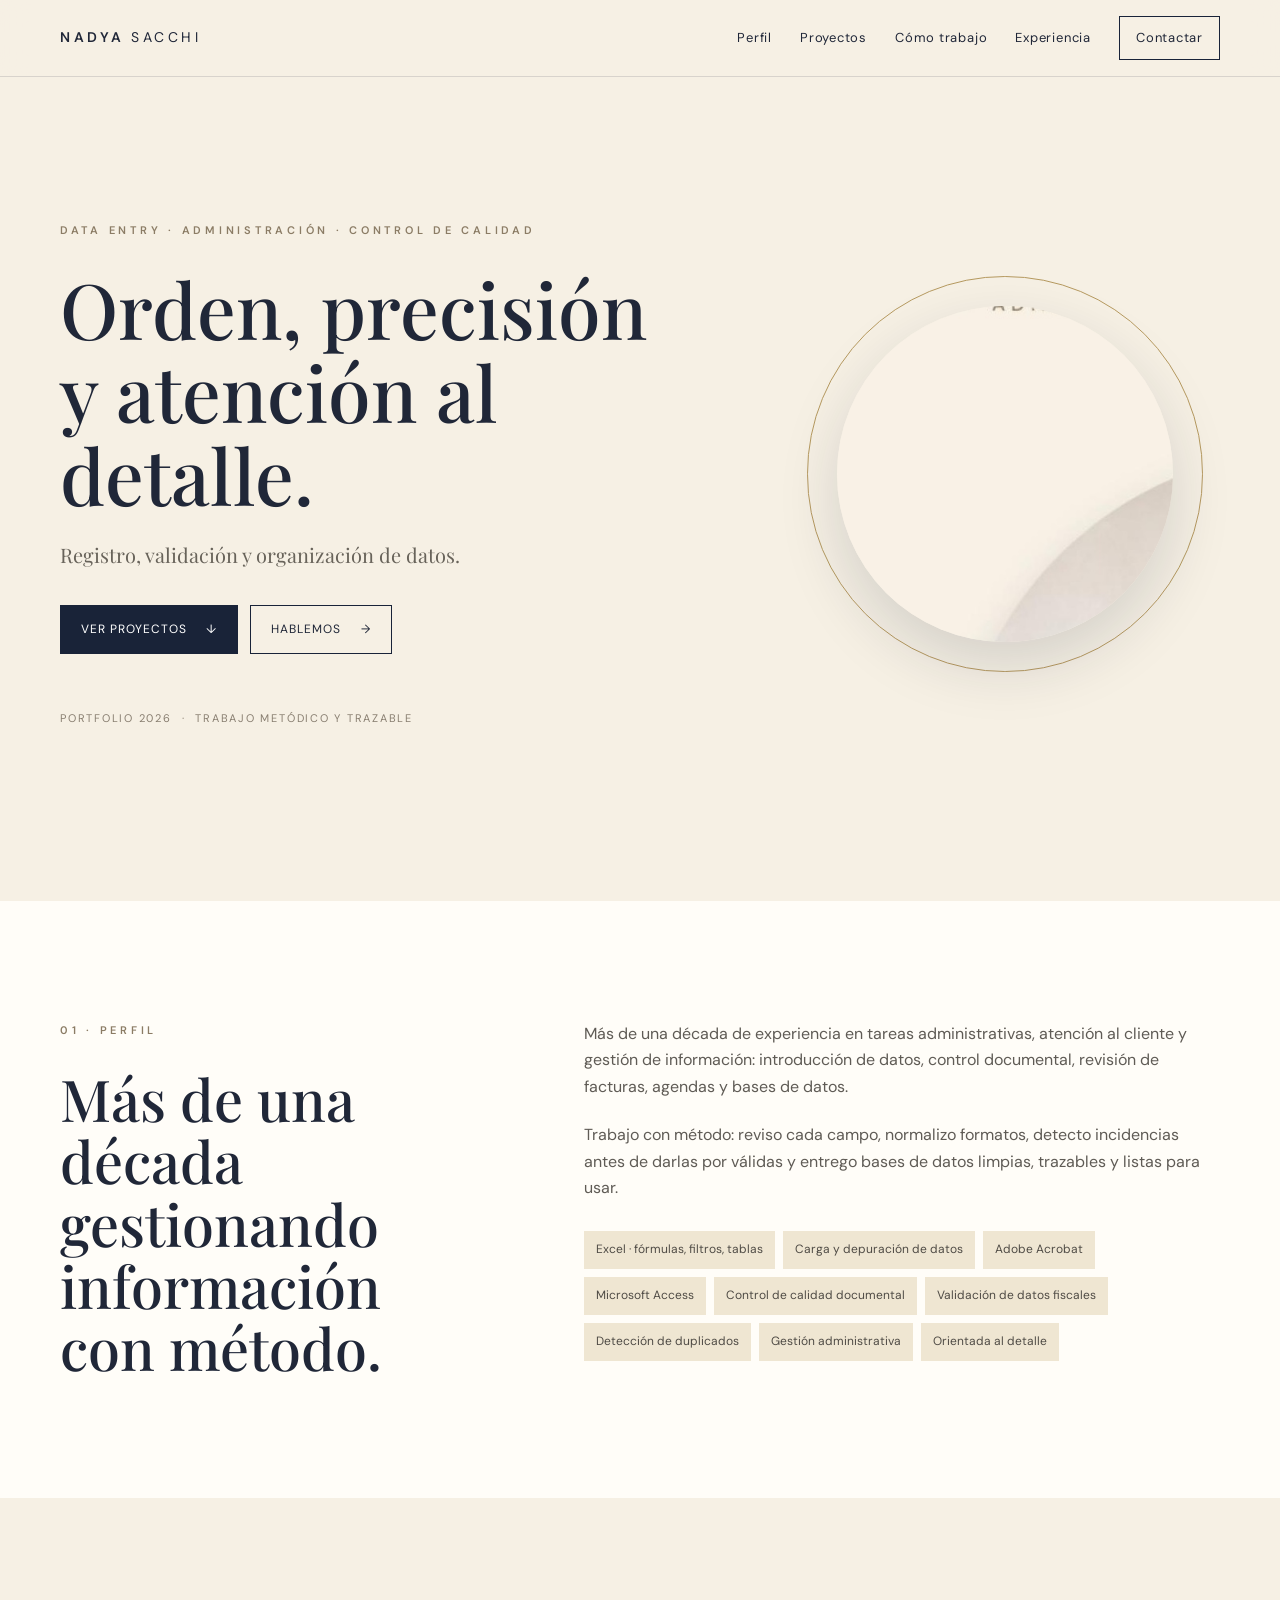
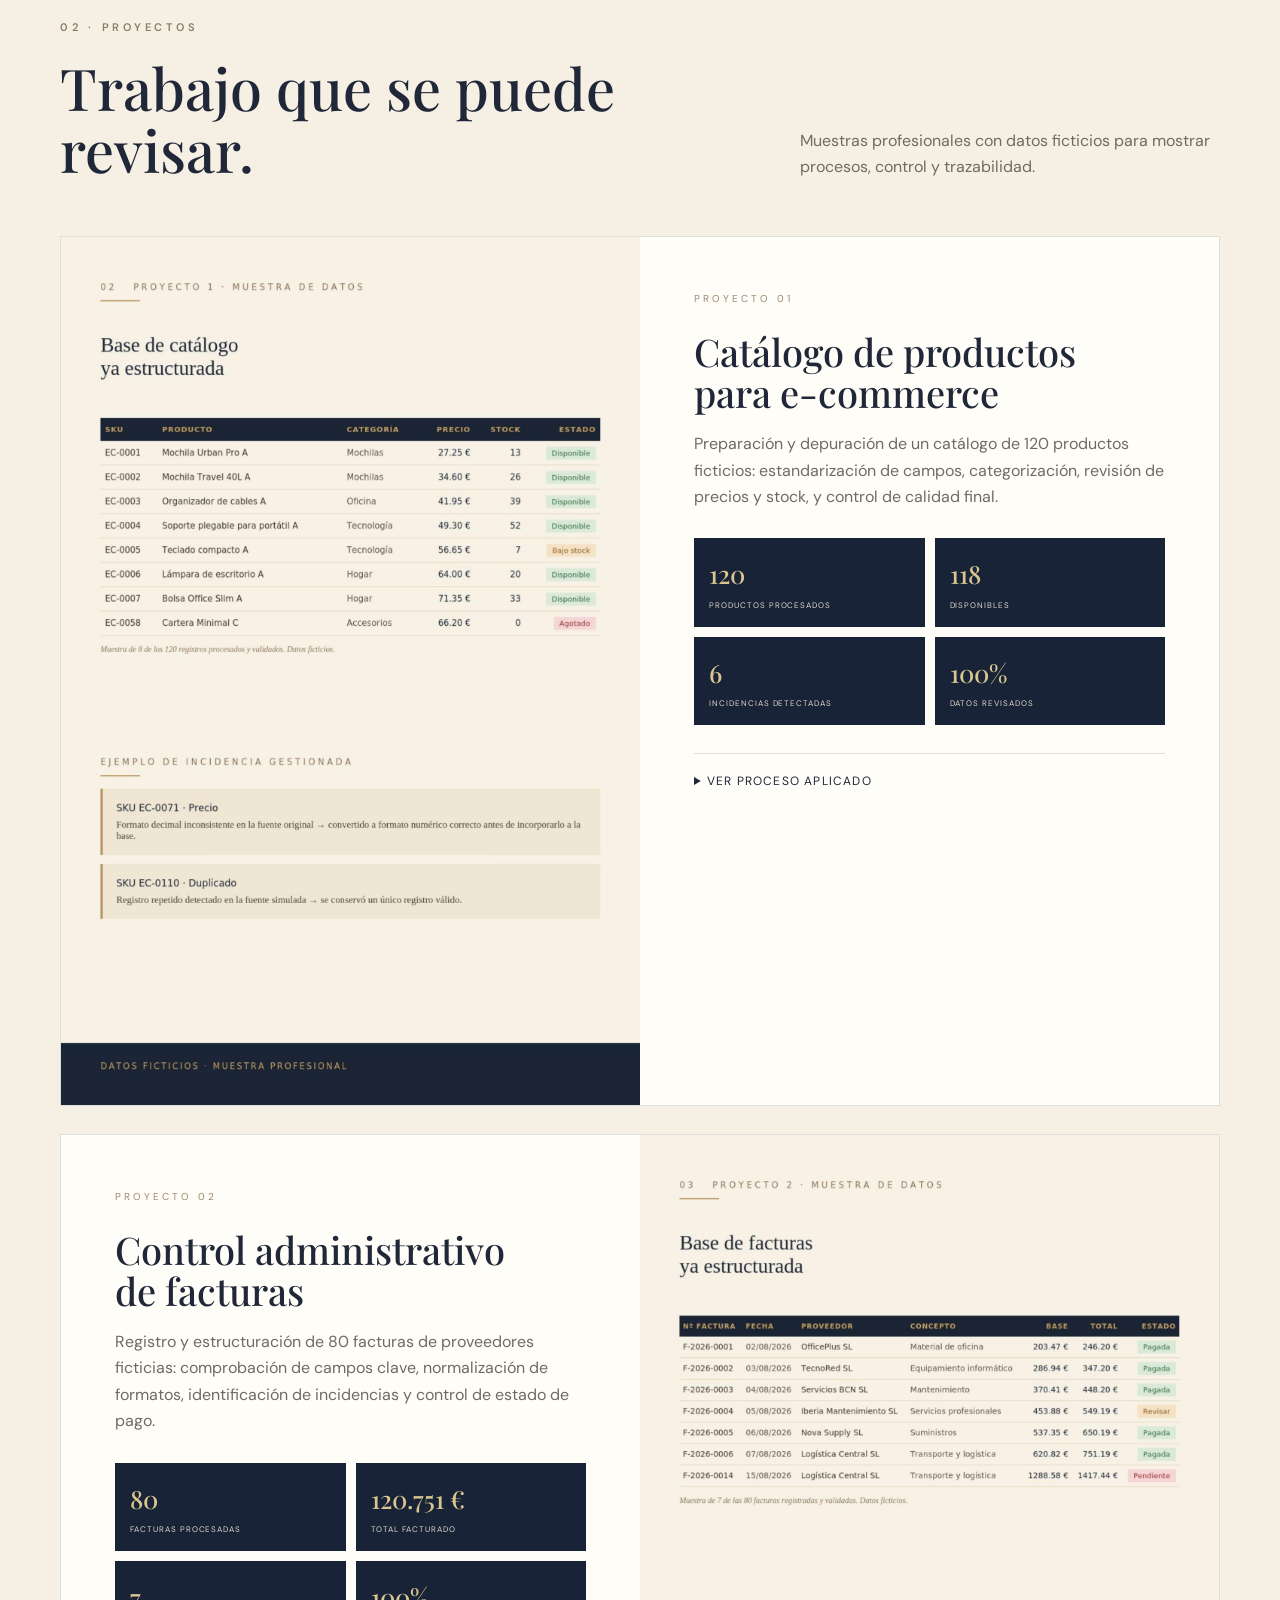
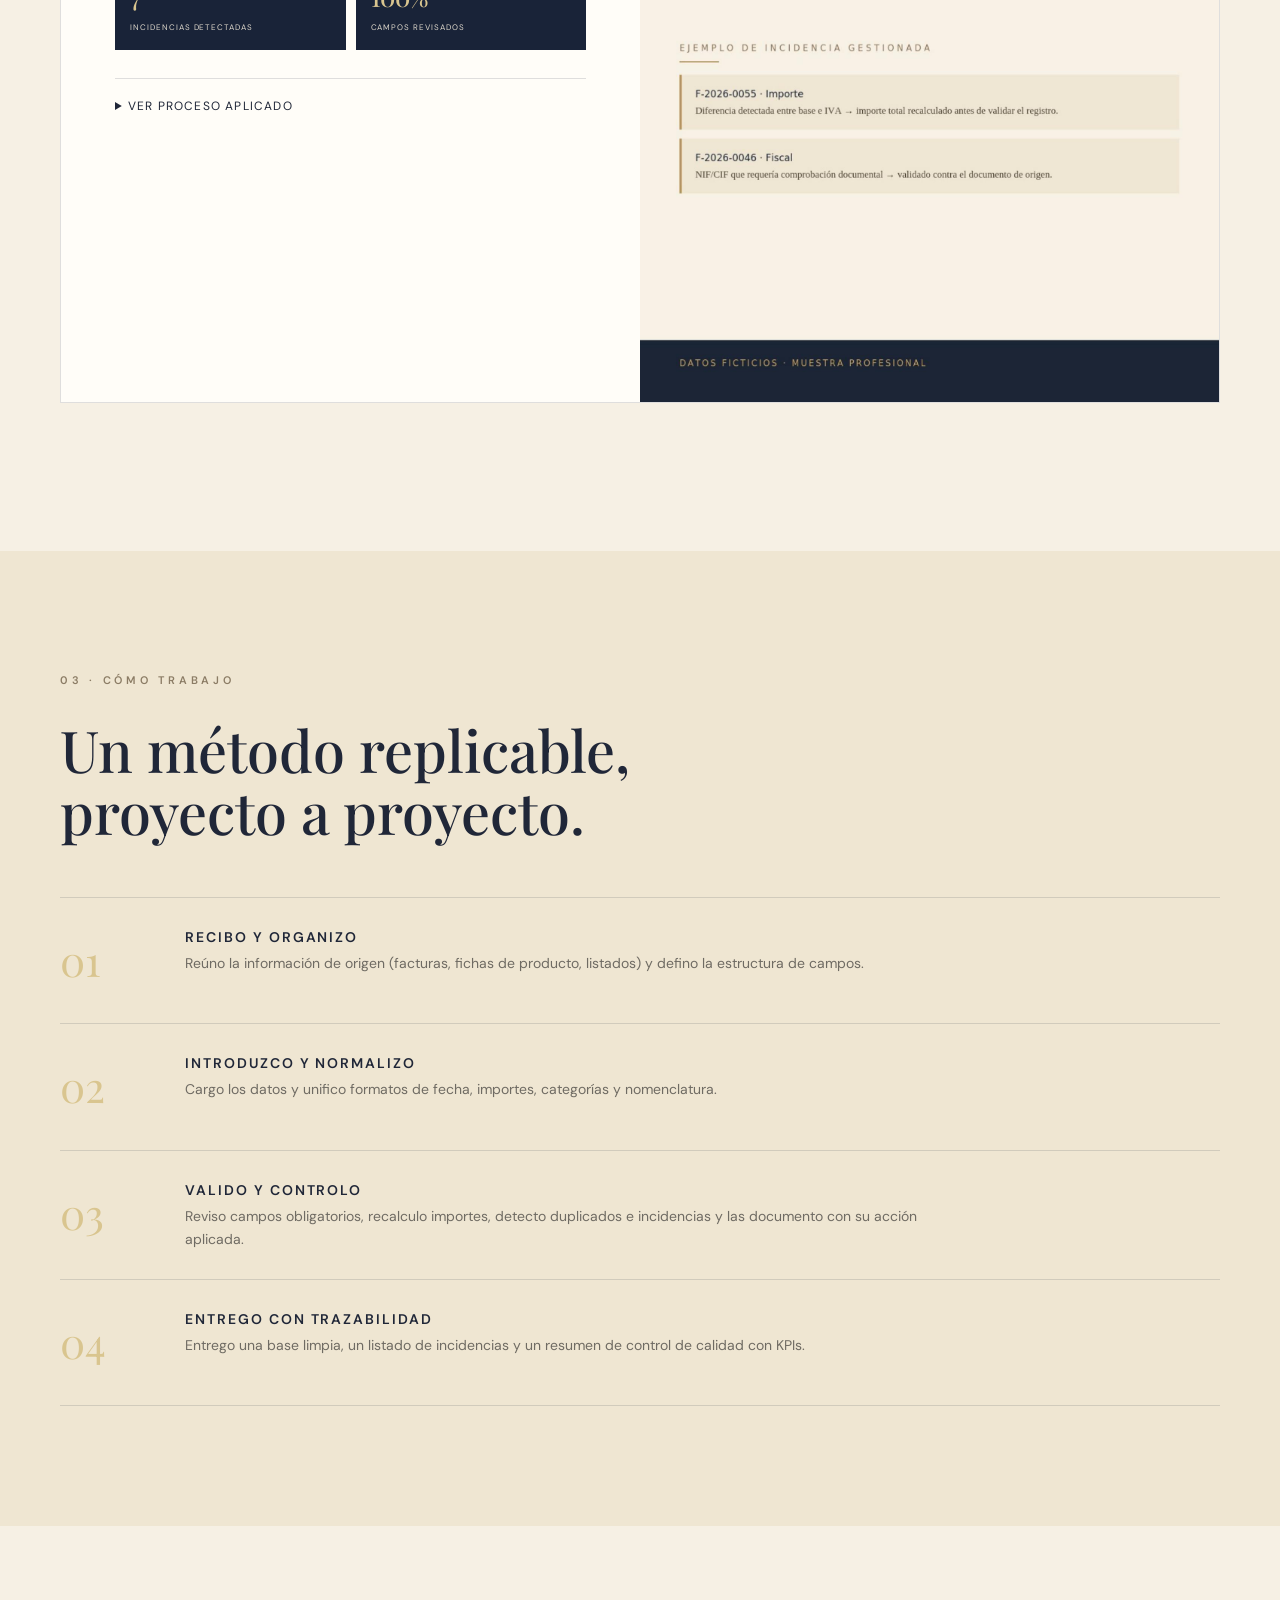
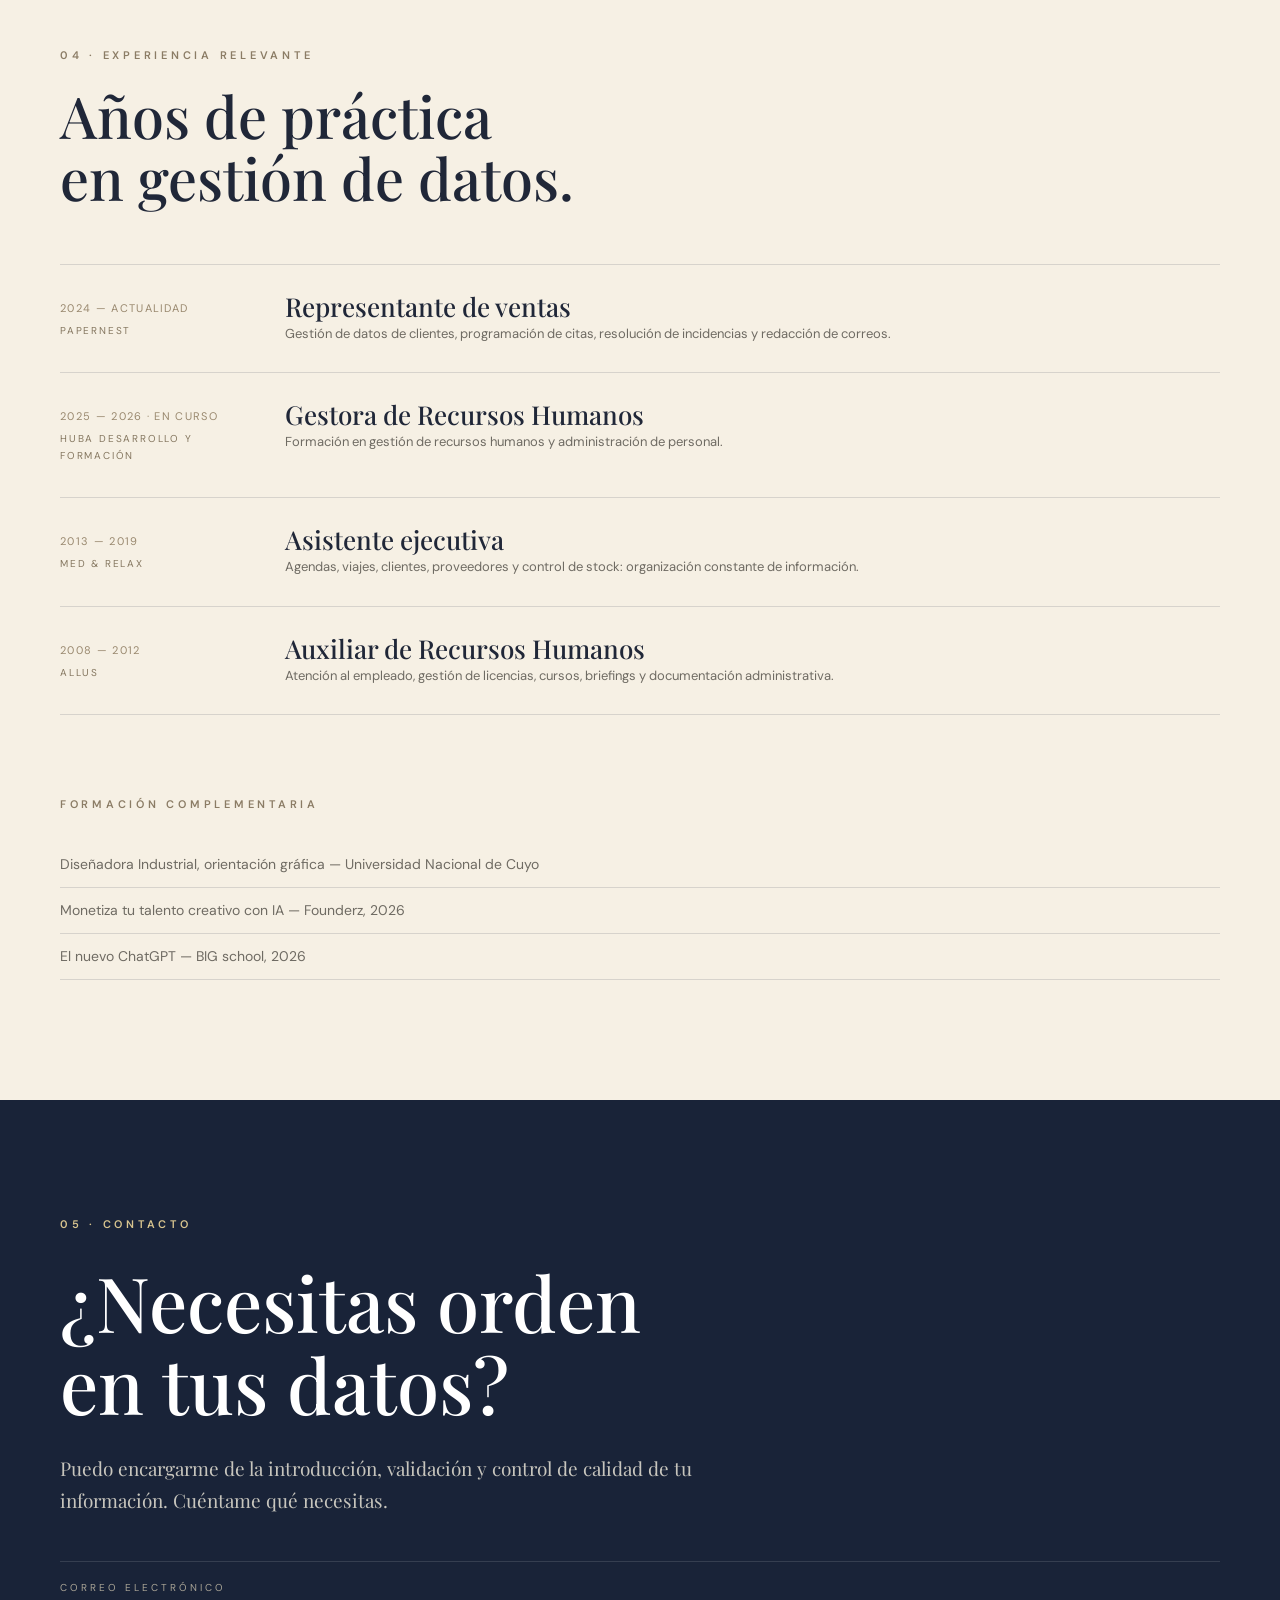
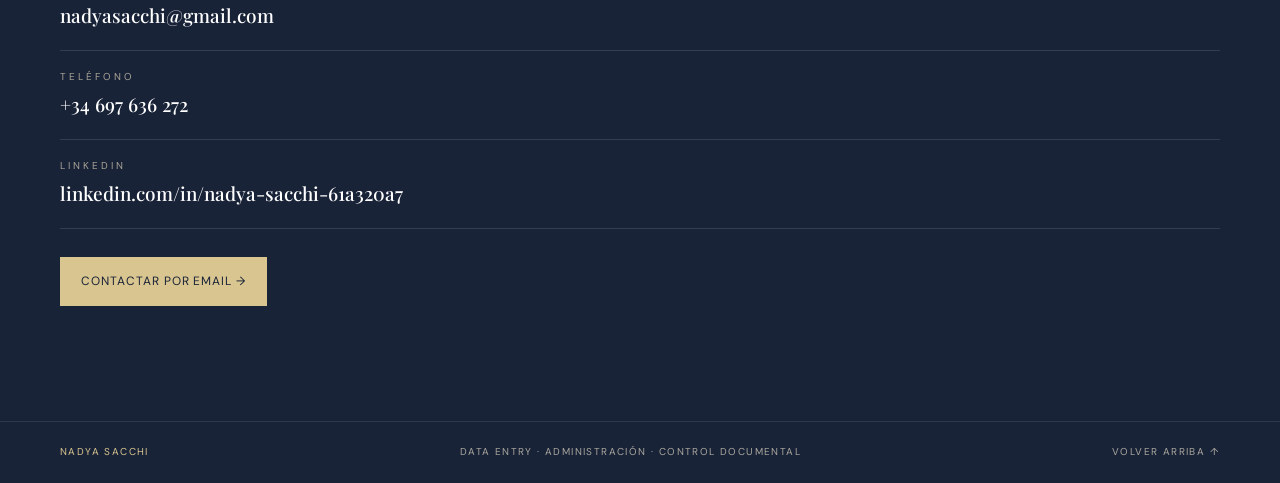
==== index.html @ a7bd7be1 "Fix portfolio site root layout Move the GitHub Pages site to the repository root and apply the suppl" ====
<!doctype html>
<html lang="es">
<head>
  <meta charset="utf-8">
  <meta name="viewport" content="width=device-width, initial-scale=1">
  <meta name="description" content="Portfolio profesional de Nadya Sacchi — Data Entry, Administración y Control de Calidad.">
  <meta name="theme-color" content="#192338">
  <title>Nadya Sacchi — Data Entry · Administración · Control de calidad</title>
  <link rel="preconnect" href="https://fonts.googleapis.com">
  <link rel="preconnect" href="https://fonts.gstatic.com" crossorigin>
  <link href="https://fonts.googleapis.com/css2?family=DM+Sans:wght@400;500;600&family=Playfair+Display:wght@500;600&display=swap" rel="stylesheet">
  <link rel="stylesheet" href="styles.css">
</head>
<body>
  <header class="site-header" id="inicio">
    <nav class="nav container" aria-label="Navegación principal">
      <a class="brand" href="#inicio">NADYA <span>SACCHI</span></a>
      <button class="menu-toggle" aria-label="Abrir menú" aria-expanded="false">☰</button>
      <div class="nav-links">
        <a href="#perfil">Perfil</a>
        <a href="#proyectos">Proyectos</a>
        <a href="#metodo">Cómo trabajo</a>
        <a href="#experiencia">Experiencia</a>
        <a class="nav-cta" href="#contacto">Contactar</a>
      </div>
    </nav>
  </header>

  <main>
    <section class="hero container">
      <div class="hero-copy">
        <p class="eyebrow">DATA ENTRY · ADMINISTRACIÓN · CONTROL DE CALIDAD</p>
        <h1>Orden, precisión<br><em>y atención al detalle.</em></h1>
        <p class="lead">Registro, validación y organización de datos.</p>
        <div class="hero-actions">
          <a class="button button-dark" href="#proyectos">Ver proyectos <span>↓</span></a>
          <a class="button button-light" href="#contacto">Hablemos <span>→</span></a>
        </div>
        <div class="hero-note">
          <span>Portfolio 2026</span>
          <span>·</span>
          <span>Trabajo metódico y trazable</span>
        </div>
      </div>
      <div class="hero-photo-wrap">
        <div class="gold-ring"></div>
        <img class="hero-photo" src="assets/nadya-profile.jpg" alt="Retrato de Nadya Sacchi">
      </div>
    </section>

    <section class="section section-light" id="perfil">
      <div class="container two-col">
        <div>
          <p class="eyebrow">01 · PERFIL</p>
          <h2>Más de una década gestionando información con método.</h2>
        </div>
        <div class="prose">
          <p>Más de una década de experiencia en tareas administrativas, atención al cliente y gestión de información: introducción de datos, control documental, revisión de facturas, agendas y bases de datos.</p>
          <p>Trabajo con método: reviso cada campo, normalizo formatos, detecto incidencias antes de darlas por válidas y entrego bases de datos limpias, trazables y listas para usar.</p>
          <div class="skills">
            <span>Excel · fórmulas, filtros, tablas</span>
            <span>Carga y depuración de datos</span>
            <span>Adobe Acrobat</span>
            <span>Microsoft Access</span>
            <span>Control de calidad documental</span>
            <span>Validación de datos fiscales</span>
            <span>Detección de duplicados</span>
            <span>Gestión administrativa</span>
            <span>Orientada al detalle</span>
          </div>
        </div>
      </div>
    </section>

    <section class="section" id="proyectos">
      <div class="container">
        <div class="section-heading">
          <div>
            <p class="eyebrow">02 · PROYECTOS</p>
            <h2>Trabajo que se puede revisar.</h2>
          </div>
          <p class="section-intro">Muestras profesionales con datos ficticios para mostrar procesos, control y trazabilidad.</p>
        </div>

        <article class="project-card">
          <div class="project-visual">
            <img src="assets/proyecto-catalogo.jpg" alt="Muestra de base de catálogo de productos">
          </div>
          <div class="project-content">
            <p class="project-number">PROYECTO 01</p>
            <h3>Catálogo de productos<br>para e-commerce</h3>
            <p>Preparación y depuración de un catálogo de 120 productos ficticios: estandarización de campos, categorización, revisión de precios y stock, y control de calidad final.</p>
            <div class="metrics">
              <div><strong>120</strong><span>productos procesados</span></div>
              <div><strong>118</strong><span>disponibles</span></div>
              <div><strong>6</strong><span>incidencias detectadas</span></div>
              <div><strong>100%</strong><span>datos revisados</span></div>
            </div>
            <details>
              <summary>Ver proceso aplicado</summary>
              <ul>
                <li>Introducción y normalización de datos de producto (SKU, precio, stock, categoría).</li>
                <li>Estandarización de categorías y subcategorías.</li>
                <li>Revisión de precios, stock y coherencia de estado.</li>
                <li>Asociación de imágenes por referencia (formato SKU.jpg).</li>
                <li>Detección y resolución de duplicados.</li>
                <li>Redacción y normalización de descripciones.</li>
              </ul>
            </details>
          </div>
        </article>

        <article class="project-card project-reverse">
          <div class="project-visual">
            <img src="assets/proyecto-facturas.jpg" alt="Muestra de base de facturas">
          </div>
          <div class="project-content">
            <p class="project-number">PROYECTO 02</p>
            <h3>Control administrativo<br>de facturas</h3>
            <p>Registro y estructuración de 80 facturas de proveedores ficticias: comprobación de campos clave, normalización de formatos, identificación de incidencias y control de estado de pago.</p>
            <div class="metrics">
              <div><strong>80</strong><span>facturas procesadas</span></div>
              <div><strong>120.751 €</strong><span>total facturado</span></div>
              <div><strong>7</strong><span>incidencias detectadas</span></div>
              <div><strong>100%</strong><span>campos revisados</span></div>
            </div>
            <details>
              <summary>Ver proceso aplicado</summary>
              <ul>
                <li>Registro de número, fecha, proveedor, NIF, concepto, base, IVA y total.</li>
                <li>Validación de formato de fechas e importes.</li>
                <li>Comprobación de que base + IVA = total.</li>
                <li>Detección de duplicados y campos obligatorios incompletos.</li>
                <li>Clasificación por estado de pago y método.</li>
                <li>Documentación de incidencias con acción aplicada y trazabilidad.</li>
              </ul>
            </details>
          </div>
        </article>
      </div>
    </section>

    <section class="section section-cream" id="metodo">
      <div class="container">
        <p class="eyebrow">03 · CÓMO TRABAJO</p>
        <h2>Un método replicable,<br>proyecto a proyecto.</h2>
        <div class="steps">
          <div class="step">
            <span class="step-num">01</span>
            <div><h3>Recibo y organizo</h3><p>Reúno la información de origen (facturas, fichas de producto, listados) y defino la estructura de campos.</p></div>
          </div>
          <div class="step">
            <span class="step-num">02</span>
            <div><h3>Introduzco y normalizo</h3><p>Cargo los datos y unifico formatos de fecha, importes, categorías y nomenclatura.</p></div>
          </div>
          <div class="step">
            <span class="step-num">03</span>
            <div><h3>Valido y controlo</h3><p>Reviso campos obligatorios, recalculo importes, detecto duplicados e incidencias y las documento con su acción aplicada.</p></div>
          </div>
          <div class="step">
            <span class="step-num">04</span>
            <div><h3>Entrego con trazabilidad</h3><p>Entrego una base limpia, un listado de incidencias y un resumen de control de calidad con KPIs.</p></div>
          </div>
        </div>
      </div>
    </section>

    <section class="section" id="experiencia">
      <div class="container">
        <div class="section-heading">
          <div>
            <p class="eyebrow">04 · EXPERIENCIA RELEVANTE</p>
            <h2>Años de práctica<br>en gestión de datos.</h2>
          </div>
        </div>
        <div class="timeline">
          <article><div class="date">2024 — ACTUALIDAD</div><h3>Representante de ventas</h3><p class="company">PAPERNEST</p><p>Gestión de datos de clientes, programación de citas, resolución de incidencias y redacción de correos.</p></article>
          <article><div class="date">2025 — 2026 · EN CURSO</div><h3>Gestora de Recursos Humanos</h3><p class="company">HUBA DESARROLLO Y FORMACIÓN</p><p>Formación en gestión de recursos humanos y administración de personal.</p></article>
          <article><div class="date">2013 — 2019</div><h3>Asistente ejecutiva</h3><p class="company">MED & RELAX</p><p>Agendas, viajes, clientes, proveedores y control de stock: organización constante de información.</p></article>
          <article><div class="date">2008 — 2012</div><h3>Auxiliar de Recursos Humanos</h3><p class="company">ALLUS</p><p>Atención al empleado, gestión de licencias, cursos, briefings y documentación administrativa.</p></article>
        </div>

        <div class="education">
          <p class="eyebrow">FORMACIÓN COMPLEMENTARIA</p>
          <ul>
            <li>Diseñadora Industrial, orientación gráfica — Universidad Nacional de Cuyo</li>
            <li>Monetiza tu talento creativo con IA — Founderz, 2026</li>
            <li>El nuevo ChatGPT — BIG school, 2026</li>
          </ul>
        </div>
      </div>
    </section>

    <section class="contact" id="contacto">
      <div class="container contact-inner">
        <p class="eyebrow">05 · CONTACTO</p>
        <h2>¿Necesitas orden<br>en tus datos?</h2>
        <p class="contact-lead">Puedo encargarme de la introducción, validación y control de calidad de tu información. Cuéntame qué necesitas.</p>
        <div class="contact-grid">
          <a href="mailto:nadyasacchi@gmail.com"><span>CORREO ELECTRÓNICO</span><strong>nadyasacchi@gmail.com</strong></a>
          <a href="tel:+34697636272"><span>TELÉFONO</span><strong>+34 697 636 272</strong></a>
          <a href="https://www.linkedin.com/in/nadya-sacchi-61a320a7/" target="_blank" rel="noopener"><span>LINKEDIN</span><strong>linkedin.com/in/nadya-sacchi-61a320a7</strong></a>
        </div>
        <a class="button button-gold" href="mailto:nadyasacchi@gmail.com?subject=Consulta%20sobre%20servicios%20de%20Data%20Entry">Contactar por email →</a>
      </div>
    </section>
  </main>

  <footer class="footer">
    <div class="container footer-inner">
      <span>NADYA SACCHI</span>
      <span>Data Entry · Administración · Control documental</span>
      <a href="#inicio">Volver arriba ↑</a>
    </div>
  </footer>
  <script src="script.js"></script>
</body>
</html>
---- styles.css ----
/* Nadya Sacchi — Portfolio 2026 */
:root{
  --navy:#192338;
  --navy-2:#222d43;
  --cream:#f6f0e4;
  --cream-2:#efe6d2;
  --gold:#b69a60;
  --gold-light:#d9c58f;
  --ink:#202738;
  --muted:#6f6b63;
  --line:rgba(32,39,56,.14);
  --white:#fffdf8;
  --max:1160px;
}
*{box-sizing:border-box}
html{scroll-behavior:smooth}
body{margin:0;background:var(--cream);color:var(--ink);font-family:"DM Sans",Arial,sans-serif;line-height:1.65}
img{max-width:100%;display:block}
a{color:inherit;text-decoration:none}
.container{width:min(var(--max),calc(100% - 48px));margin:auto}
.site-header{position:sticky;top:0;z-index:50;background:rgba(246,240,228,.94);backdrop-filter:blur(14px);border-bottom:1px solid var(--line)}
.nav{height:76px;display:flex;align-items:center;justify-content:space-between}
.brand{font-size:14px;letter-spacing:.25em;font-weight:600}
.brand span{font-weight:400}
.nav-links{display:flex;align-items:center;gap:28px;font-size:13px;letter-spacing:.06em}
.nav-links a{transition:opacity .2s}
.nav-links a:hover{opacity:.6}
.nav-cta{border:1px solid var(--navy);padding:10px 16px}
.menu-toggle{display:none;border:0;background:none;font-size:24px;color:var(--navy)}
.hero{min-height:calc(100vh - 76px);display:grid;grid-template-columns:1.15fr .85fr;align-items:center;gap:60px;padding-top:50px;padding-bottom:80px}
.eyebrow{font-size:11px;letter-spacing:.34em;color:#8b7c65;font-weight:600;margin:0 0 28px}
.hero h1,h2,h3{font-family:"Playfair Display",Georgia,serif;font-weight:500;line-height:1.08}
.hero h1{font-size:clamp(48px,6vw,78px);margin:0 0 22px}
.hero h1 em{font-style:normal}
.lead{font-family:"Playfair Display",Georgia,serif;font-size:20px;color:#68635a;margin:0 0 34px}
.hero-actions{display:flex;gap:12px;flex-wrap:wrap}
.button{display:inline-flex;align-items:center;gap:20px;padding:14px 20px;font-size:12px;letter-spacing:.08em;text-transform:uppercase;border:1px solid transparent;transition:transform .2s,background .2s}
.button:hover{transform:translateY(-2px)}
.button-dark{background:var(--navy);color:white}
.button-light{border-color:var(--navy)}
.button-gold{background:var(--gold-light);color:var(--navy);margin-top:28px}
.hero-note{display:flex;gap:10px;margin-top:55px;font-size:11px;letter-spacing:.16em;text-transform:uppercase;color:#887e70}
.hero-photo-wrap{position:relative;justify-self:end;width:min(430px,100%);aspect-ratio:1}
.hero-photo{width:78%;height:78%;object-fit:cover;border-radius:50%;position:absolute;inset:11%;z-index:2;box-shadow:0 24px 60px rgba(25,35,56,.15)}
.gold-ring{position:absolute;inset:4%;border:1px solid var(--gold);border-radius:50%}
.section{padding:120px 0}
.section-light{background:var(--white)}
.section-cream{background:var(--cream-2)}
.two-col{display:grid;grid-template-columns:.8fr 1.2fr;gap:100px}
h2{font-size:clamp(38px,4.5vw,58px);margin:0}
.prose{font-size:16px;color:#5f5b55}
.prose p{margin-top:0;margin-bottom:22px}
.skills{display:flex;flex-wrap:wrap;gap:8px;margin-top:30px}
.skills span{padding:9px 12px;background:var(--cream-2);font-size:12px;color:#4f4b45}
.section-heading{display:flex;justify-content:space-between;gap:50px;align-items:end;margin-bottom:55px}
.section-heading .eyebrow{margin-bottom:20px}
.section-intro{max-width:420px;color:var(--muted);margin:0}
.project-card{display:grid;grid-template-columns:1fr 1fr;background:var(--white);margin-bottom:28px;border:1px solid var(--line);overflow:hidden}
.project-reverse .project-visual{order:2}
.project-reverse .project-content{order:1}
.project-visual{background:#e7dfce;min-height:500px;overflow:hidden}
.project-visual img{width:100%;height:100%;object-fit:cover;object-position:top center}
.project-content{padding:54px}
.project-number{font-size:10px;letter-spacing:.3em;color:#9a896d;margin:0 0 24px}
.project-content h3{font-size:38px;margin:0 0 18px}
.project-content>p:not(.project-number){color:var(--muted);margin-bottom:28px}
.metrics{display:grid;grid-template-columns:repeat(2,1fr);gap:10px;margin-bottom:28px}
.metrics div{background:var(--navy);color:white;padding:15px}
.metrics strong{display:block;font-family:"Playfair Display",Georgia,serif;color:var(--gold-light);font-size:25px;font-weight:500}
.metrics span{display:block;text-transform:uppercase;letter-spacing:.12em;font-size:8px;color:#ddd7cb;margin-top:4px}
details{border-top:1px solid var(--line);padding-top:18px}
summary{cursor:pointer;font-size:12px;letter-spacing:.1em;text-transform:uppercase}
details ul{padding-left:18px;color:var(--muted);font-size:13px}
.steps{margin-top:55px}
.step{display:grid;grid-template-columns:90px 1fr;gap:35px;padding:28px 0;border-top:1px solid var(--line);align-items:start}
.step:last-child{border-bottom:1px solid var(--line)}
.step-num{font-family:"Playfair Display",Georgia,serif;font-size:42px;color:var(--gold-light)}
.step h3{font-family:"DM Sans",Arial,sans-serif;font-size:14px;text-transform:uppercase;letter-spacing:.14em;margin:4px 0 7px;font-weight:600}
.step p{margin:0;color:var(--muted);max-width:780px;font-size:14px}
.timeline{border-top:1px solid var(--line);margin-top:55px}
.timeline article{display:grid;grid-template-columns:190px 1fr;column-gap:35px;padding:28px 0;border-bottom:1px solid var(--line)}
.timeline .date{font-size:11px;letter-spacing:.12em;color:#99886e;padding-top:6px}
.timeline h3{font-size:26px;margin:0 0 2px}
.timeline .company{font-size:10px;letter-spacing:.18em;color:#84765f;margin:0 0 5px}
.timeline article p:last-child{margin:0;color:var(--muted);font-size:13px}
.education{margin-top:80px}
.education ul{padding:0;list-style:none;margin:25px 0 0;color:var(--muted)}
.education li{padding:11px 0;border-bottom:1px solid var(--line);font-size:14px}
.contact{background:var(--navy);color:white;padding:115px 0}
.contact .eyebrow{color:var(--gold-light)}
.contact h2{font-size:clamp(48px,6vw,76px)}
.contact-lead{max-width:650px;color:#c7c5bd;font-family:"Playfair Display",Georgia,serif;font-size:19px;margin:28px 0 45px}
.contact-grid{border-top:1px solid rgba(255,255,255,.12)}
.contact-grid a{display:block;padding:18px 0;border-bottom:1px solid rgba(255,255,255,.12)}
.contact-grid span{display:block;font-size:10px;letter-spacing:.3em;color:#a9a496;margin-bottom:4px}
.contact-grid strong{font-family:"Playfair Display",Georgia,serif;font-size:19px;font-weight:500}
.footer{background:var(--navy);color:#aaa79d;border-top:1px solid rgba(255,255,255,.1);padding:22px 0}
.footer-inner{display:flex;justify-content:space-between;gap:20px;font-size:10px;letter-spacing:.14em;text-transform:uppercase}
.footer-inner span:first-child{color:var(--gold-light)}
.footer-inner a:hover{color:white}
@media(max-width:850px){
  .nav-links{position:absolute;left:0;right:0;top:76px;background:var(--cream);display:none;flex-direction:column;align-items:stretch;padding:15px 24px 25px;border-bottom:1px solid var(--line)}
  .nav-links.open{display:flex}
  .nav-links a{padding:10px 0}
  .nav-cta{text-align:center}
  .menu-toggle{display:block}
  .hero{grid-template-columns:1fr;padding-top:65px;gap:35px}
  .hero-photo-wrap{justify-self:center;width:min(340px,78vw);grid-row:1}
  .hero-copy{text-align:left}
  .two-col{grid-template-columns:1fr;gap:35px}
  .section-heading{display:block}
  .section-intro{margin-top:20px}
  .project-card{grid-template-columns:1fr}
  .project-reverse .project-visual{order:0}
  .project-reverse .project-content{order:0}
  .project-visual{min-height:330px}
  .project-content{padding:34px 26px}
  .timeline article{grid-template-columns:1fr;gap:6px}
}
@media(max-width:520px){
  .container{width:min(var(--max),calc(100% - 32px))}
  .nav{height:68px}
  .nav-links{top:68px}
  .hero{min-height:auto;padding:55px 0 75px}
  .hero h1{font-size:47px}
  .hero-note{flex-wrap:wrap;margin-top:38px}
  .section{padding:80px 0}
  .section h2{font-size:40px}
  .project-content h3{font-size:32px}
  .metrics{grid-template-columns:1fr 1fr}
  .step{grid-template-columns:55px 1fr;gap:15px}
  .step-num{font-size:31px}
  .footer-inner{flex-direction:column}
}
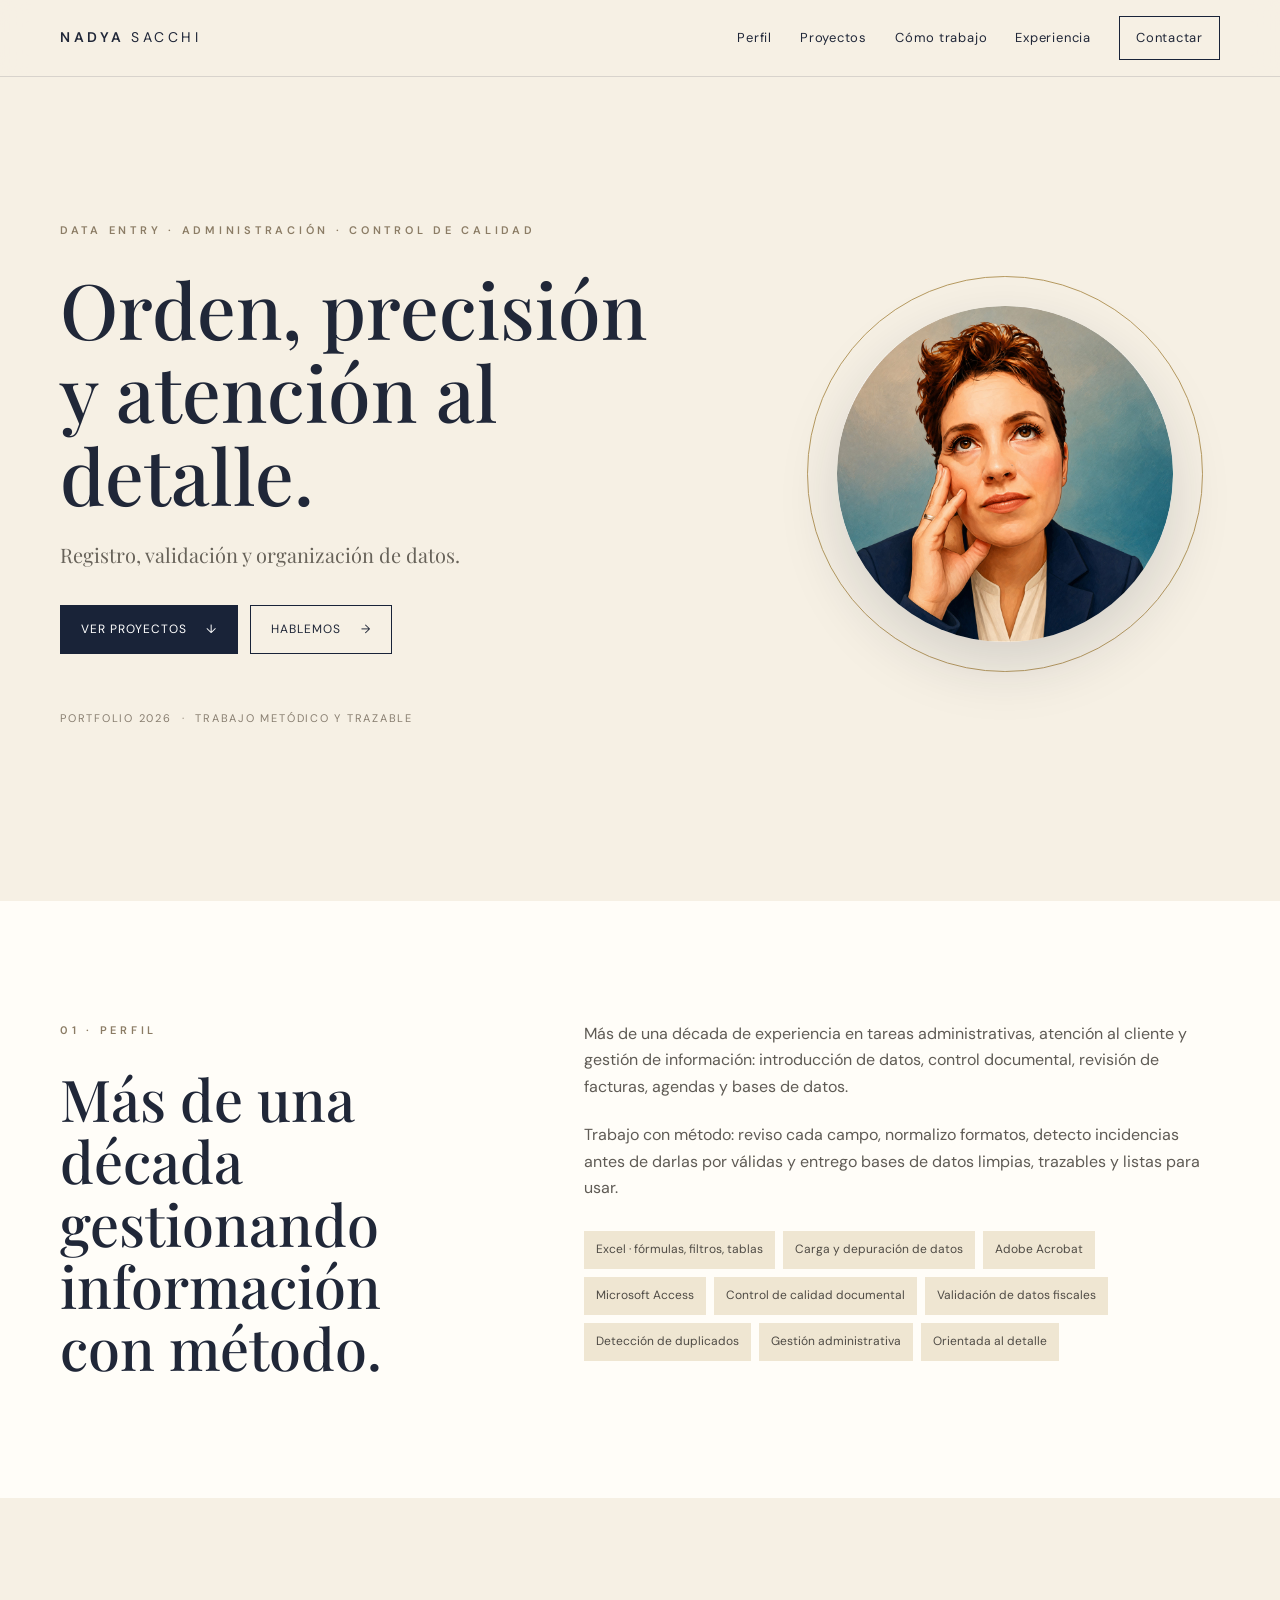
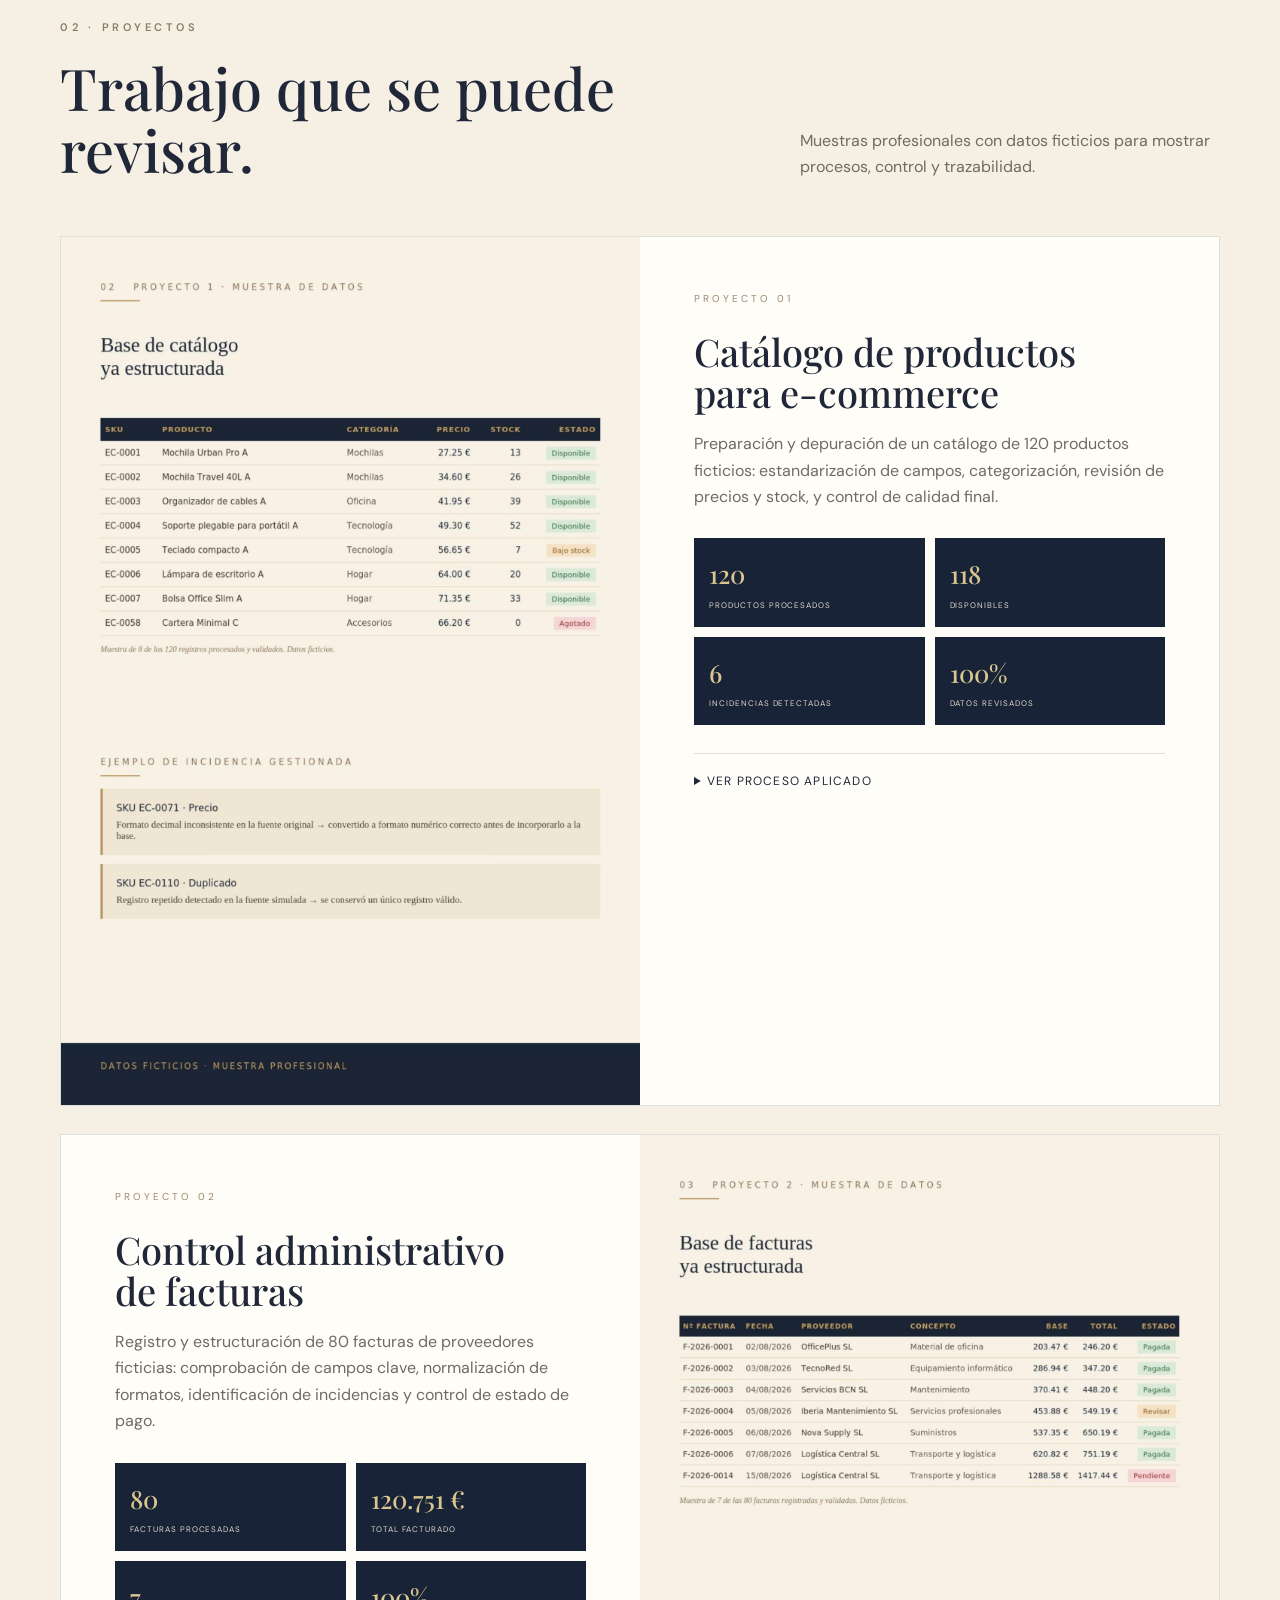
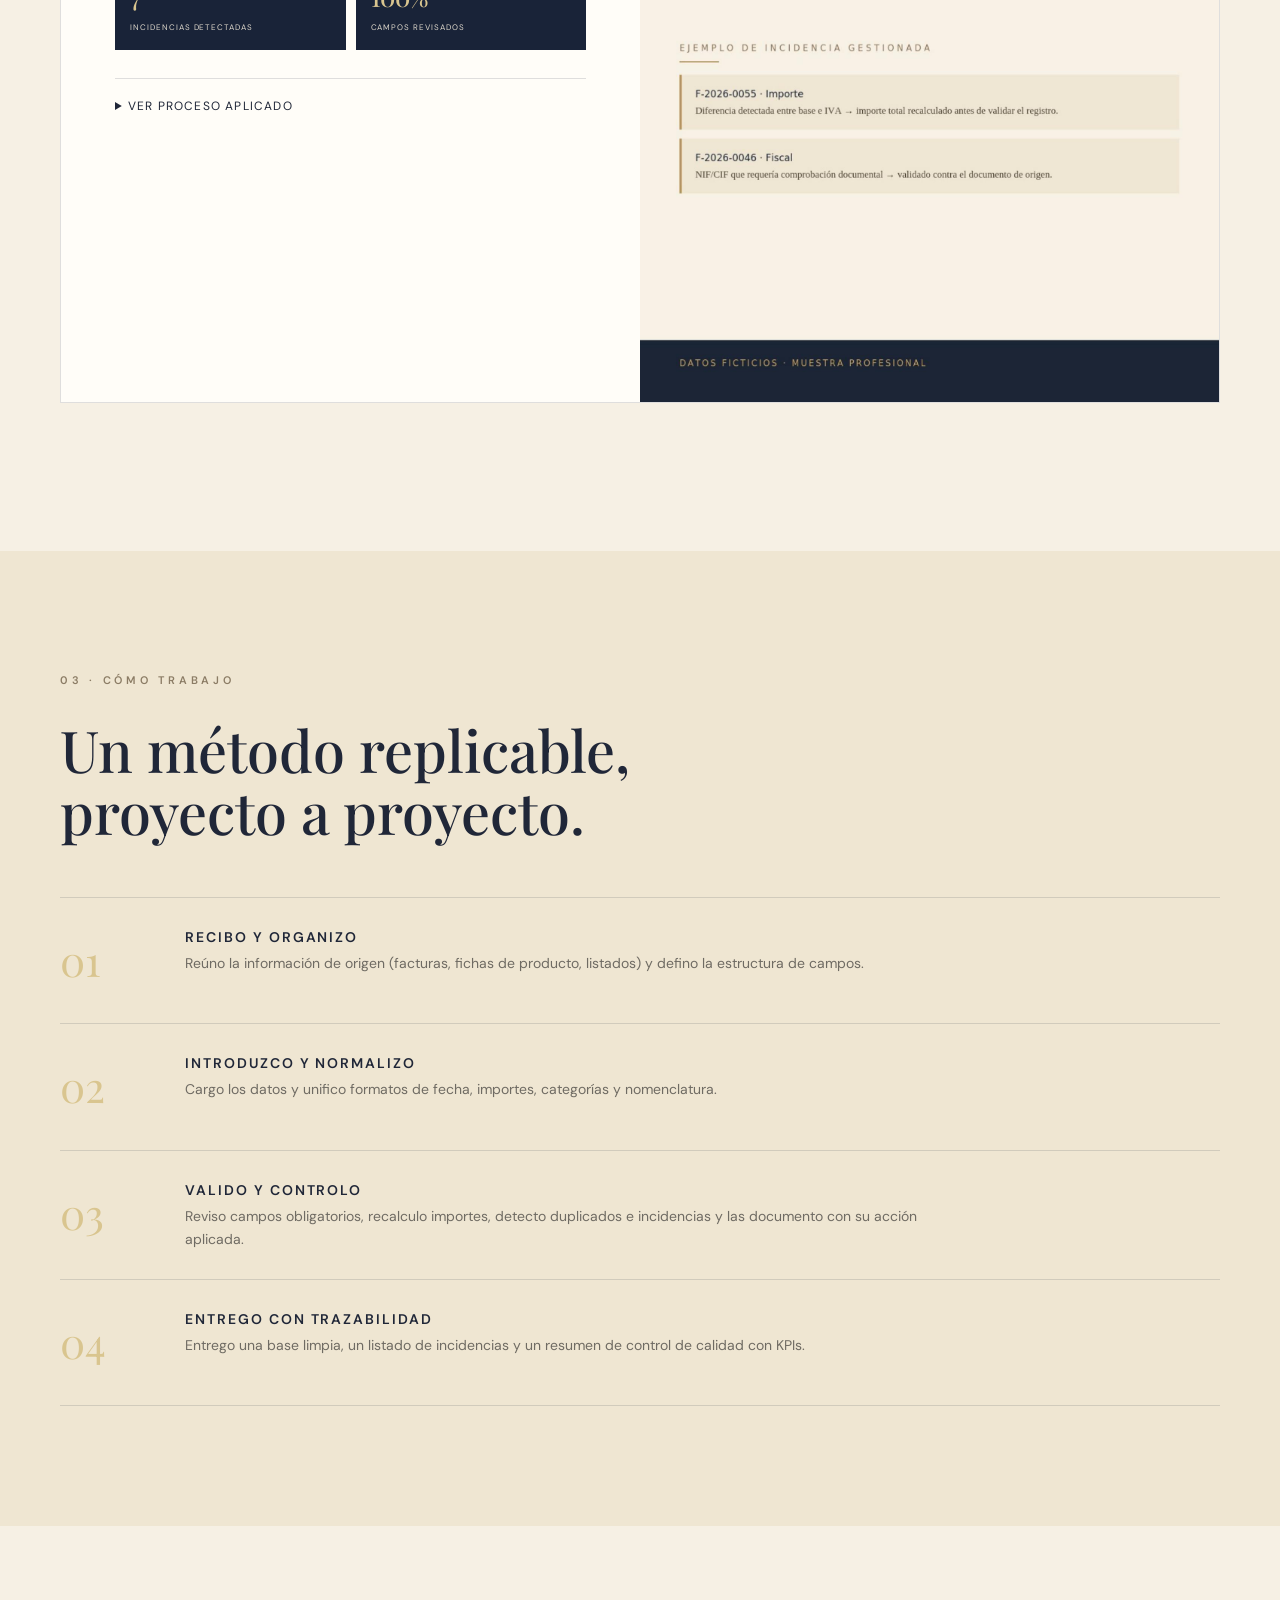
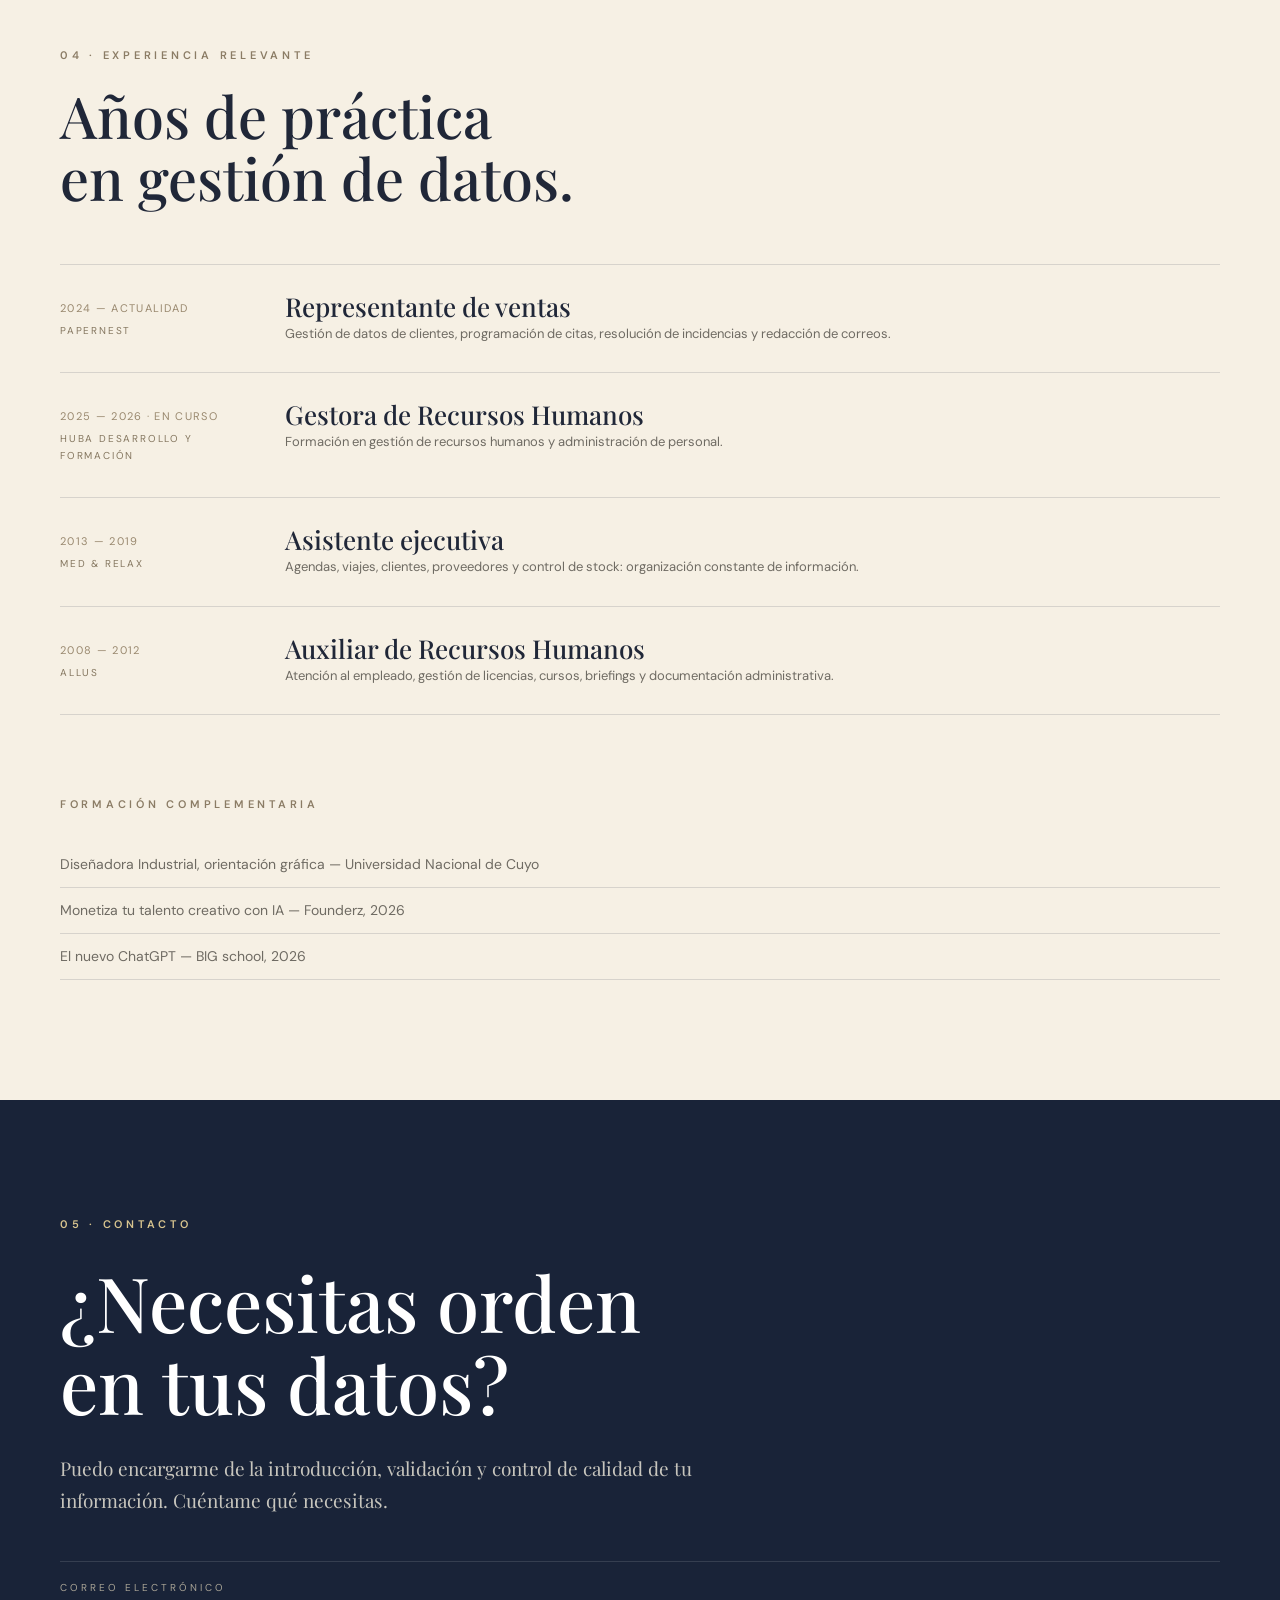
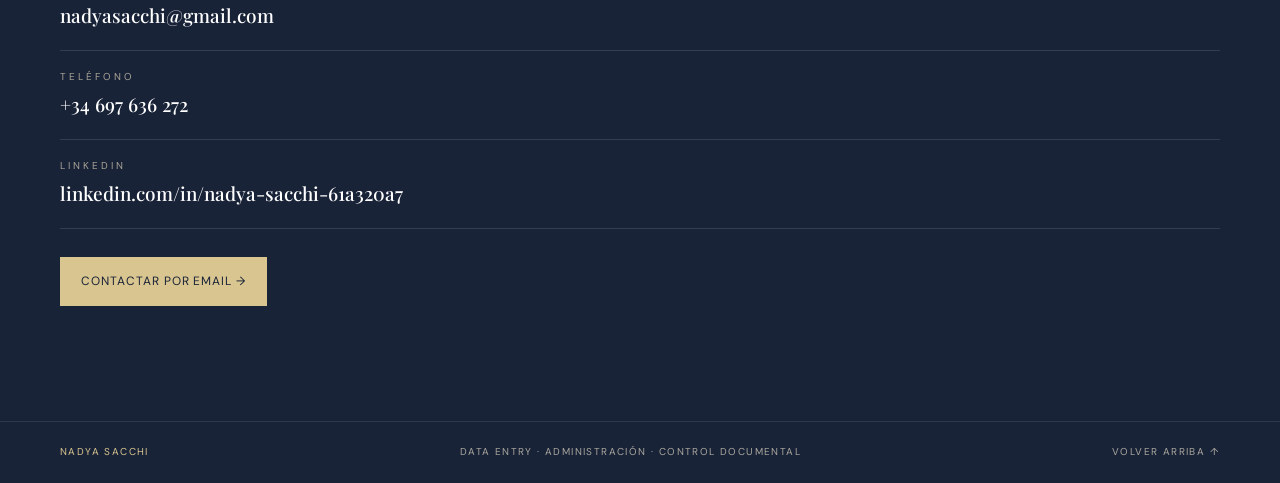
==== commit c5c4f3f0: "Refresh cover image URL Force browsers to fetch the current portfolio cover asset.  Co-authored-by: " ====
--- a/index.html
+++ b/index.html
@@ -44,7 +44,7 @@
       </div>
       <div class="hero-photo-wrap">
         <div class="gold-ring"></div>
-        <img class="hero-photo" src="assets/nadya-profile.jpg" alt="Retrato de Nadya Sacchi">
+        <img class="hero-photo" src="assets/nadya-profile.jpg?v=2" alt="Retrato de Nadya Sacchi">
       </div>
     </section>
 
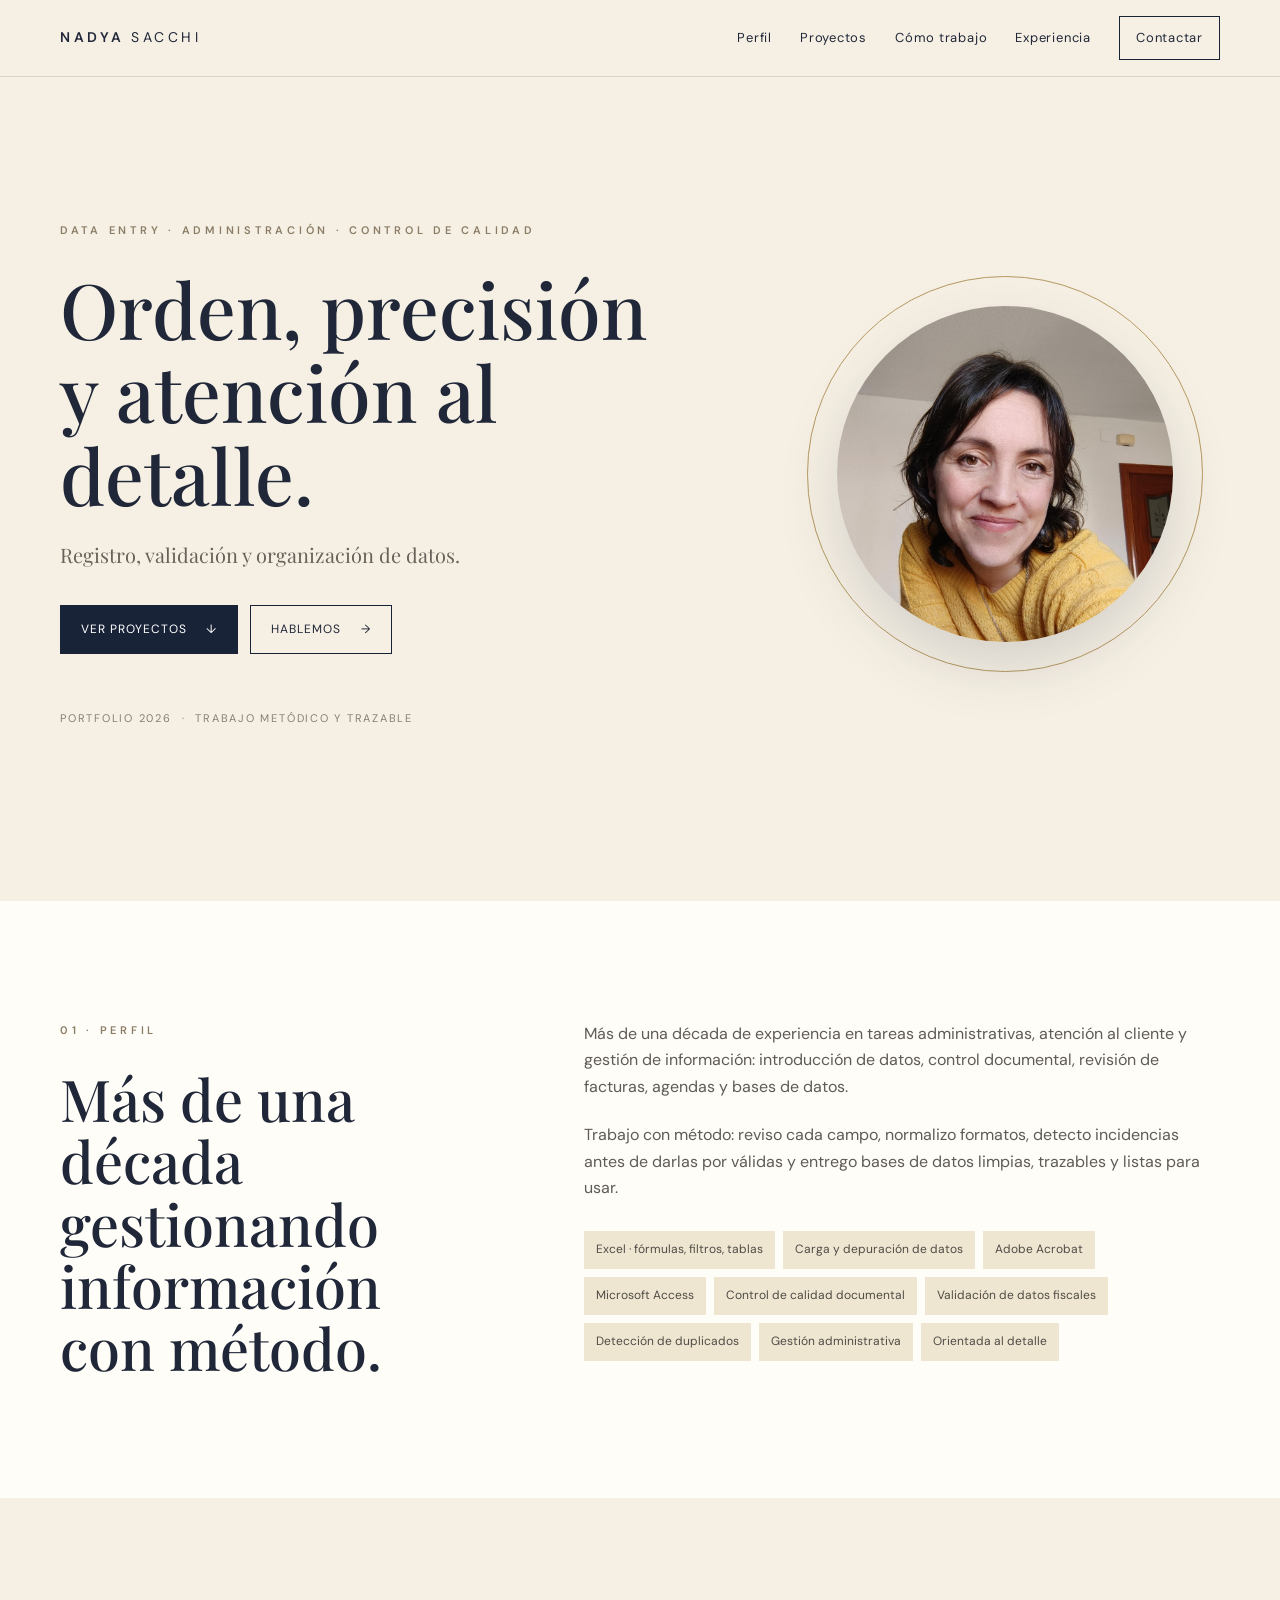
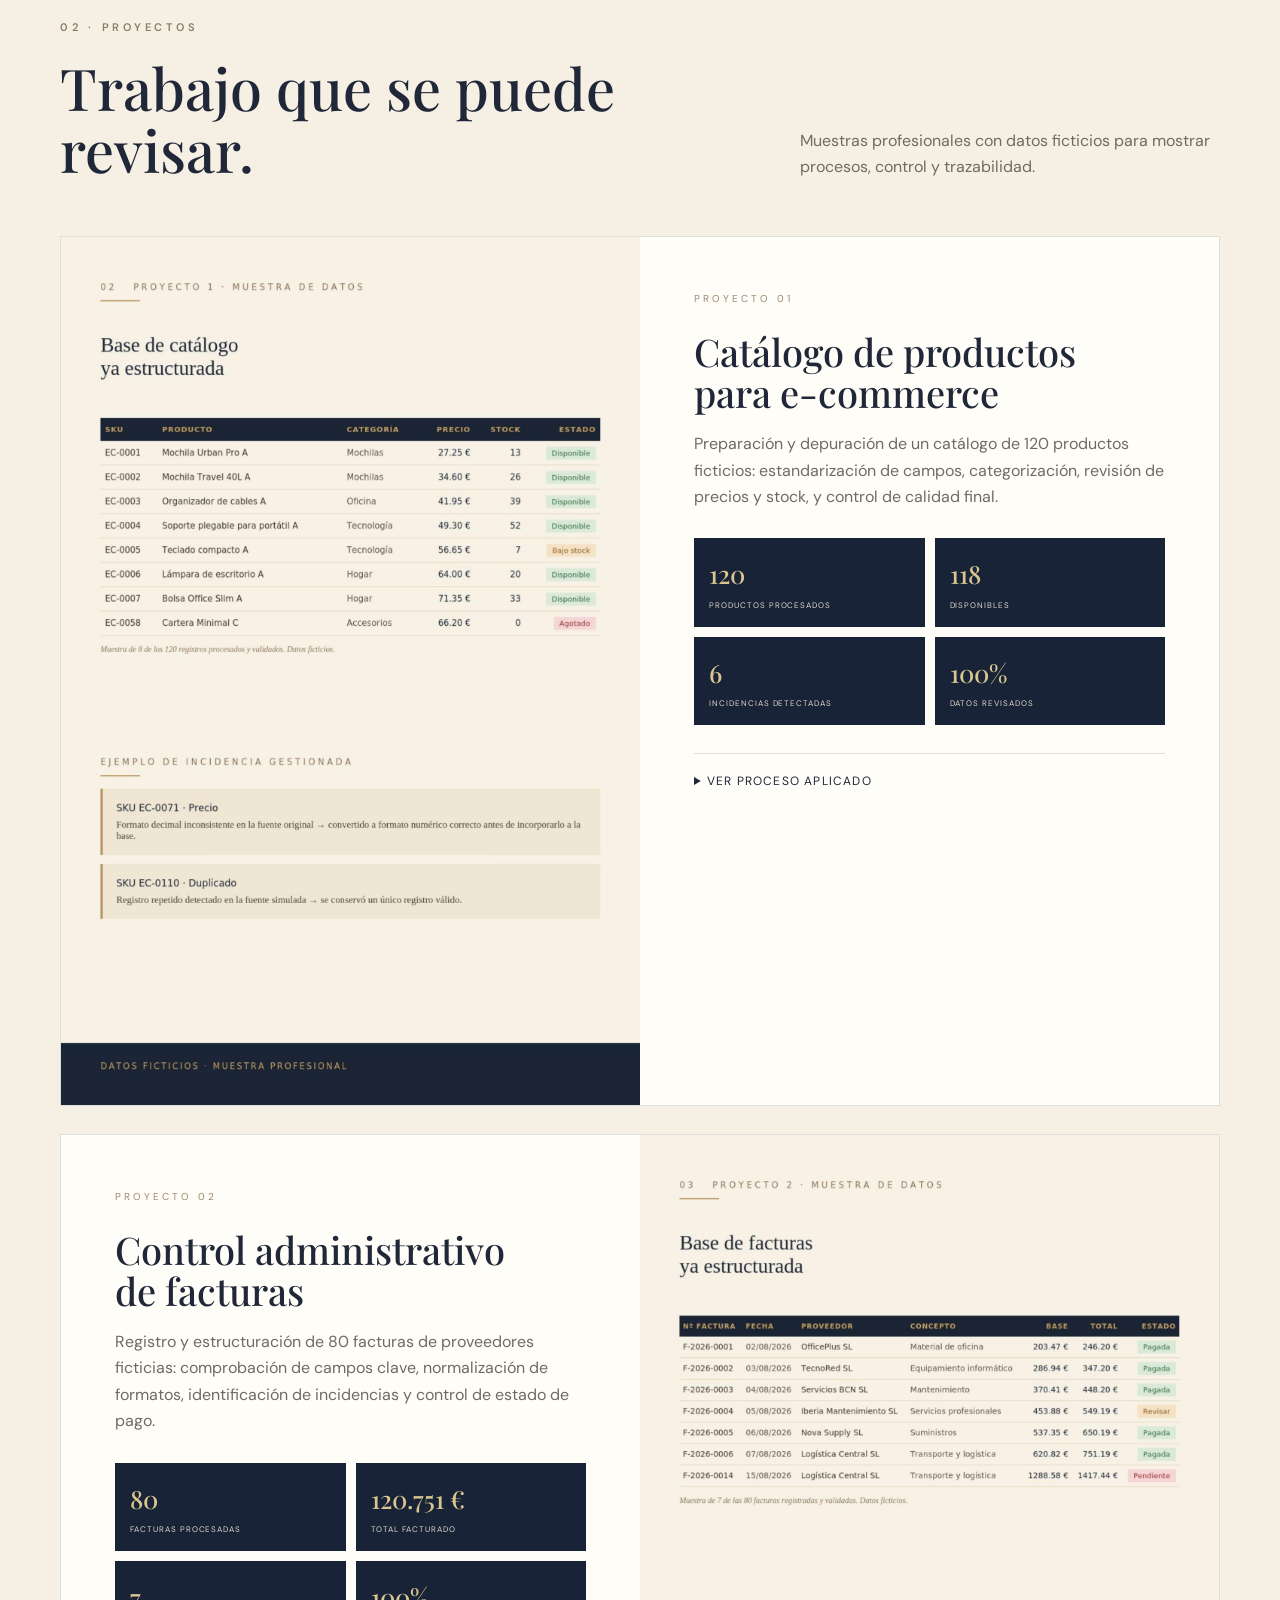
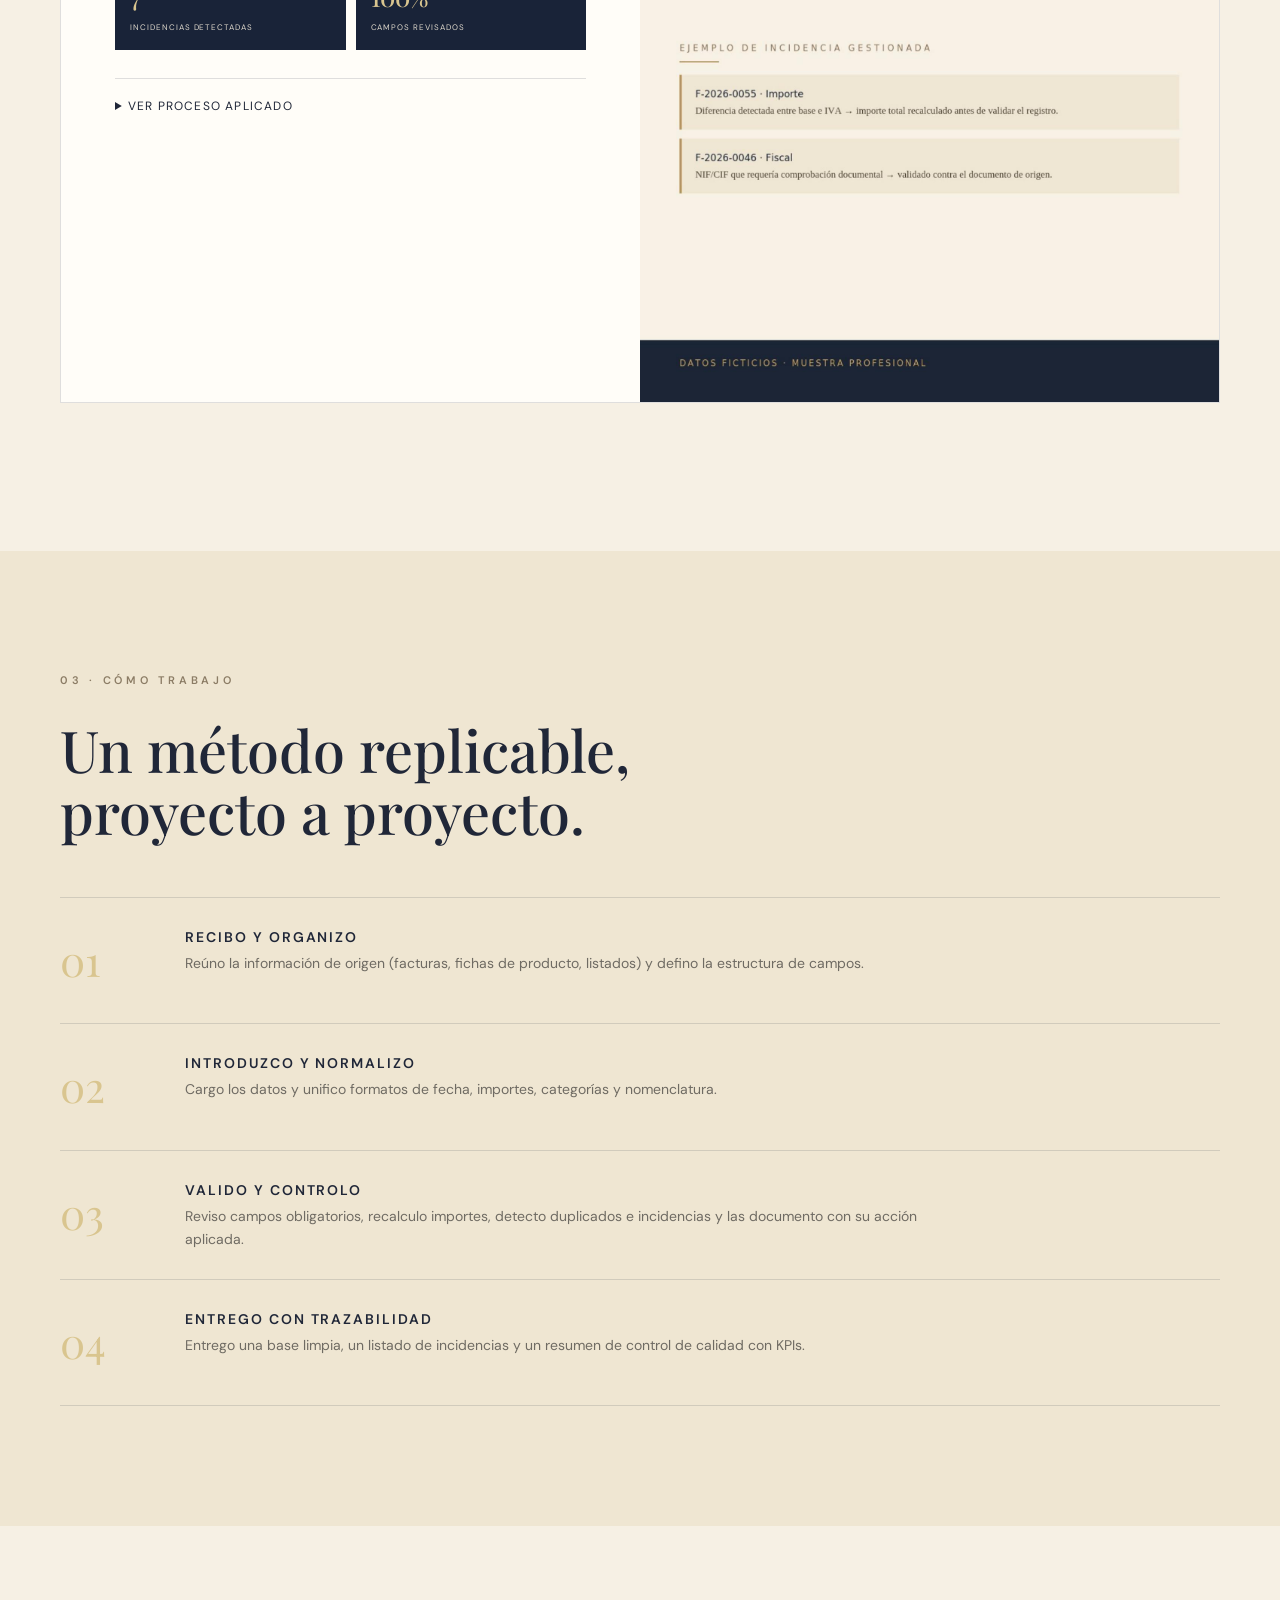
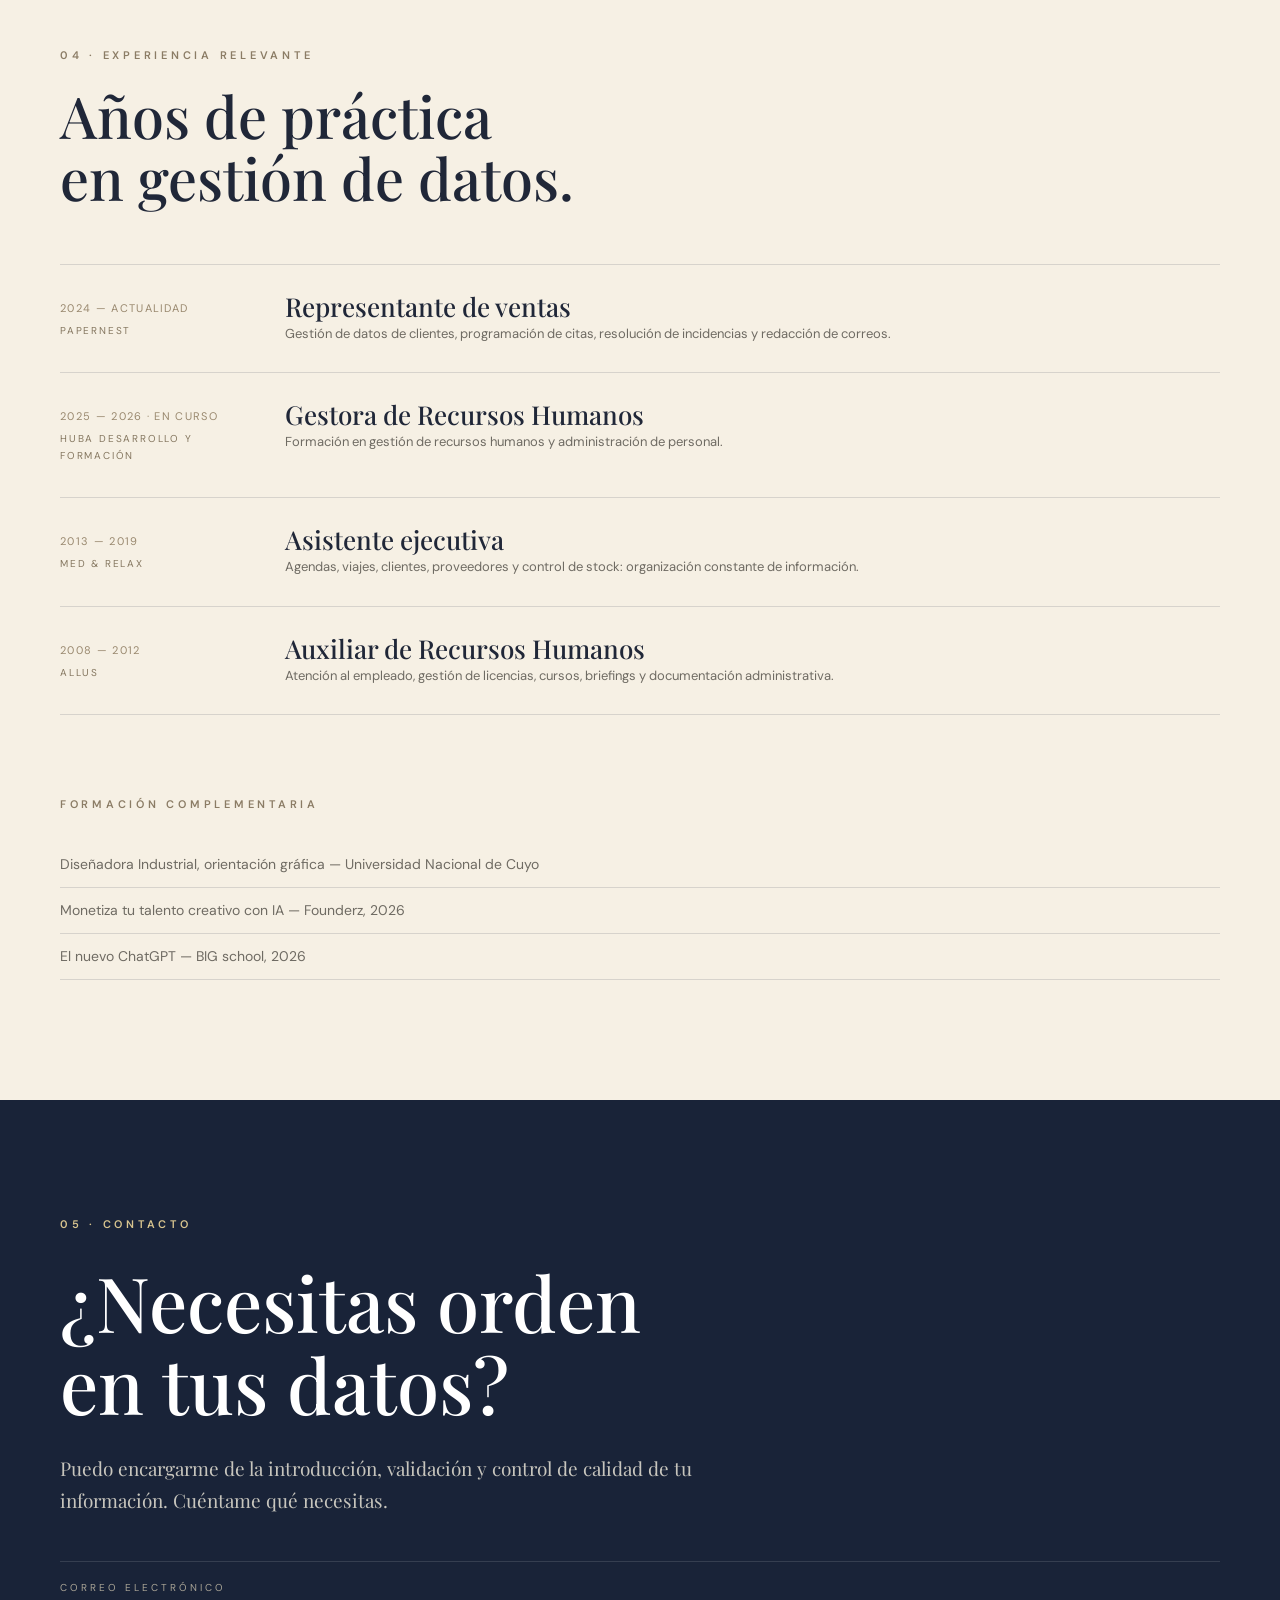
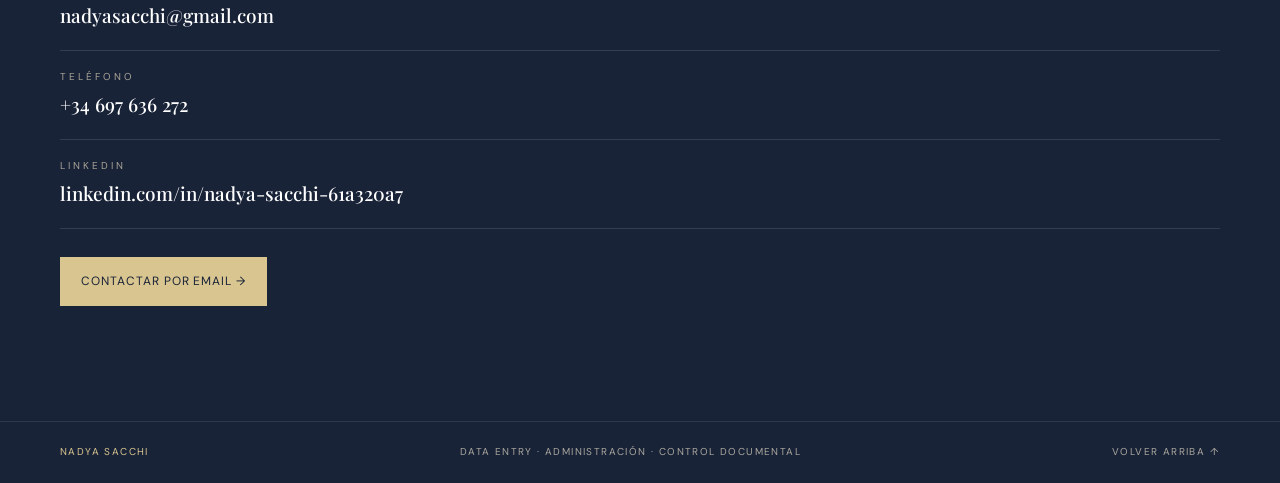
==== commit 9aba1b44: "Update portfolio profile photo Use the newly supplied profile image and refresh its cache-busting UR" ====
--- a/index.html
+++ b/index.html
@@ -44,7 +44,7 @@
       </div>
       <div class="hero-photo-wrap">
         <div class="gold-ring"></div>
-        <img class="hero-photo" src="assets/nadya-profile.jpg?v=2" alt="Retrato de Nadya Sacchi">
+        <img class="hero-photo" src="assets/nadya-profile.jpg?v=3" alt="Retrato de Nadya Sacchi">
       </div>
     </section>
 
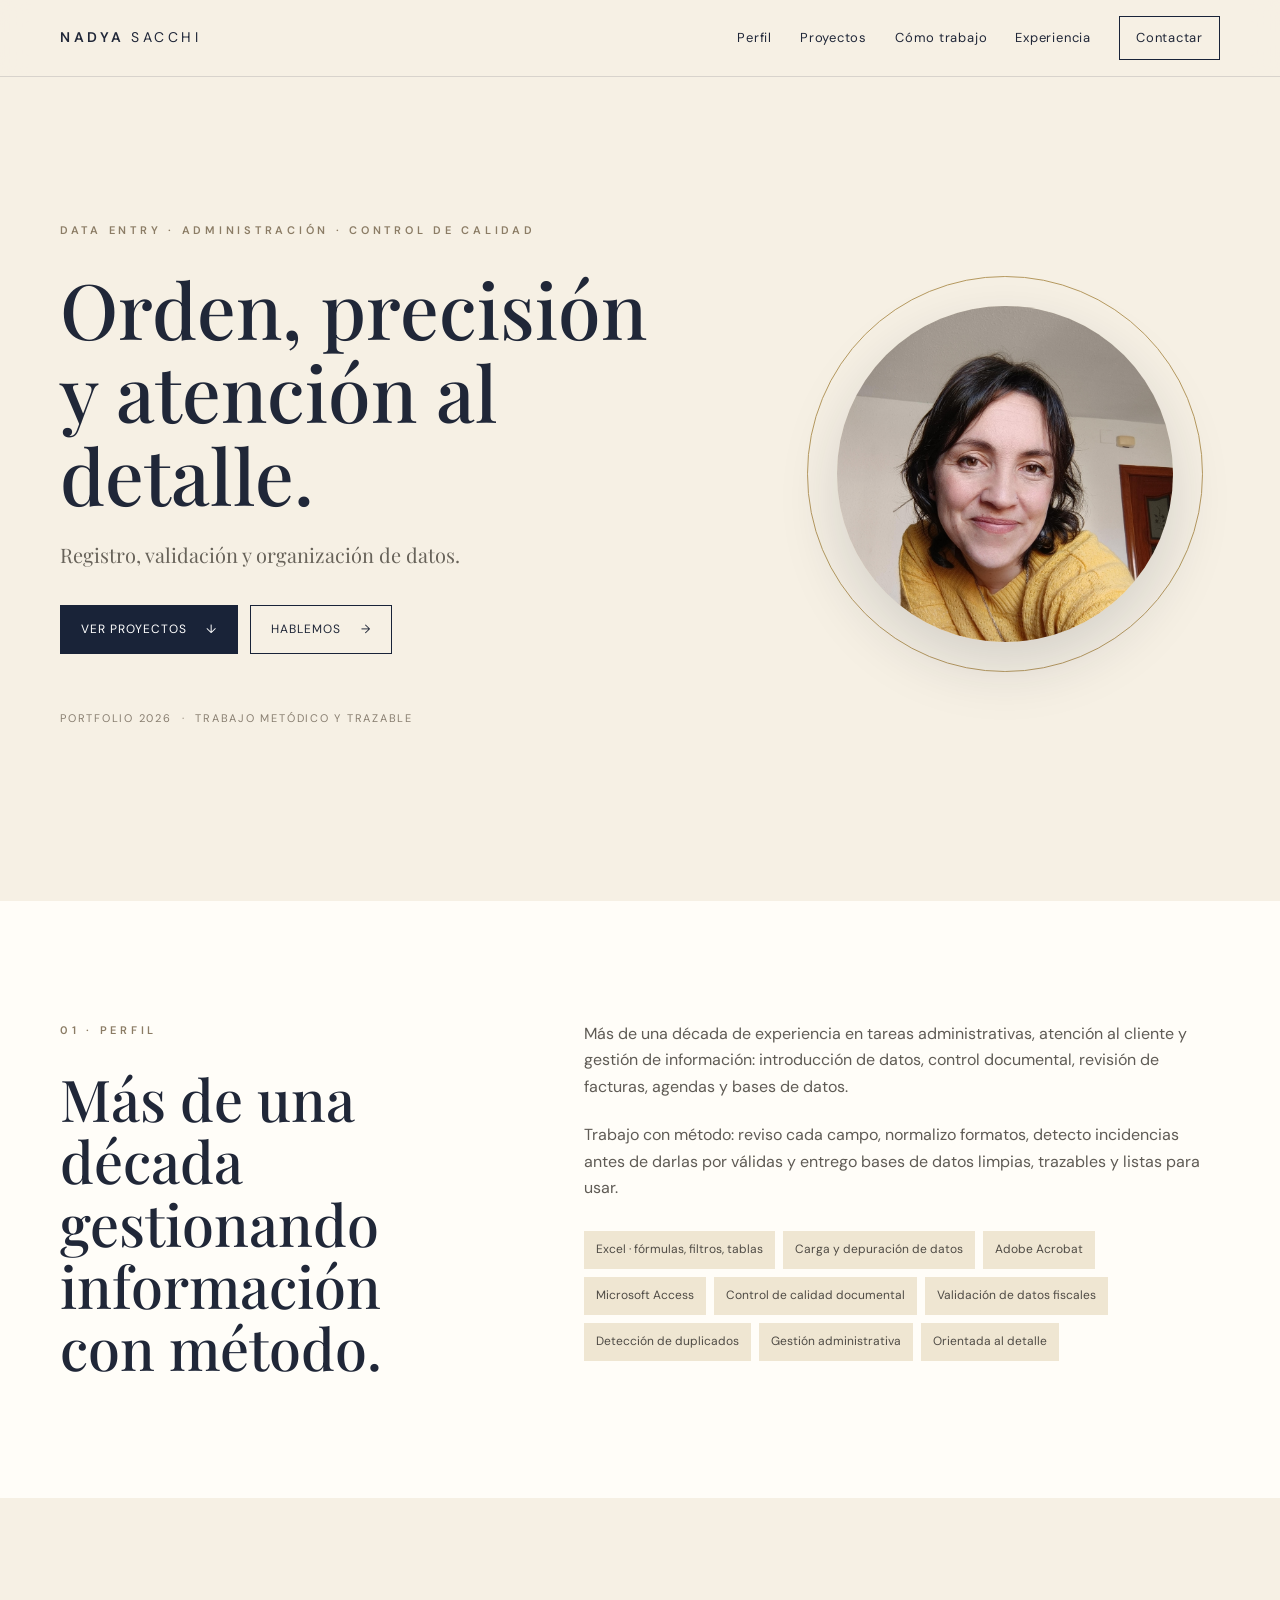
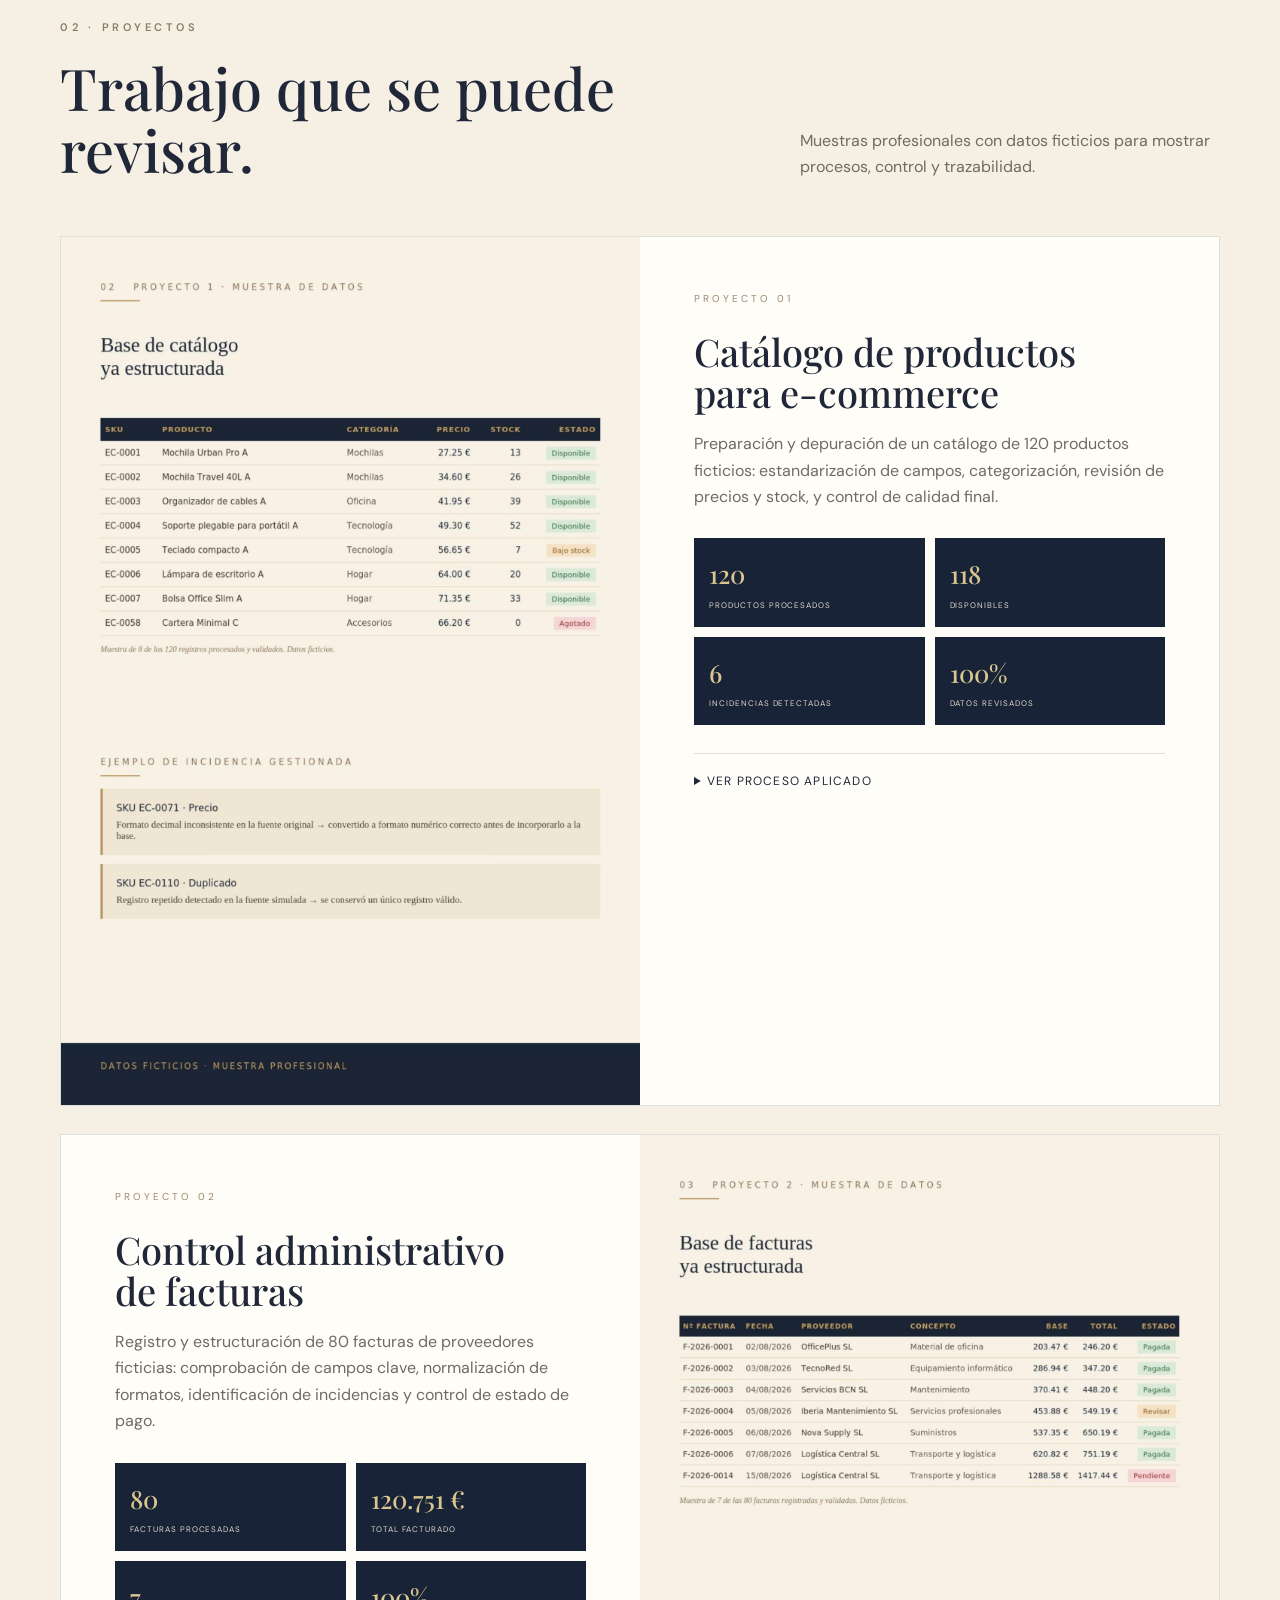
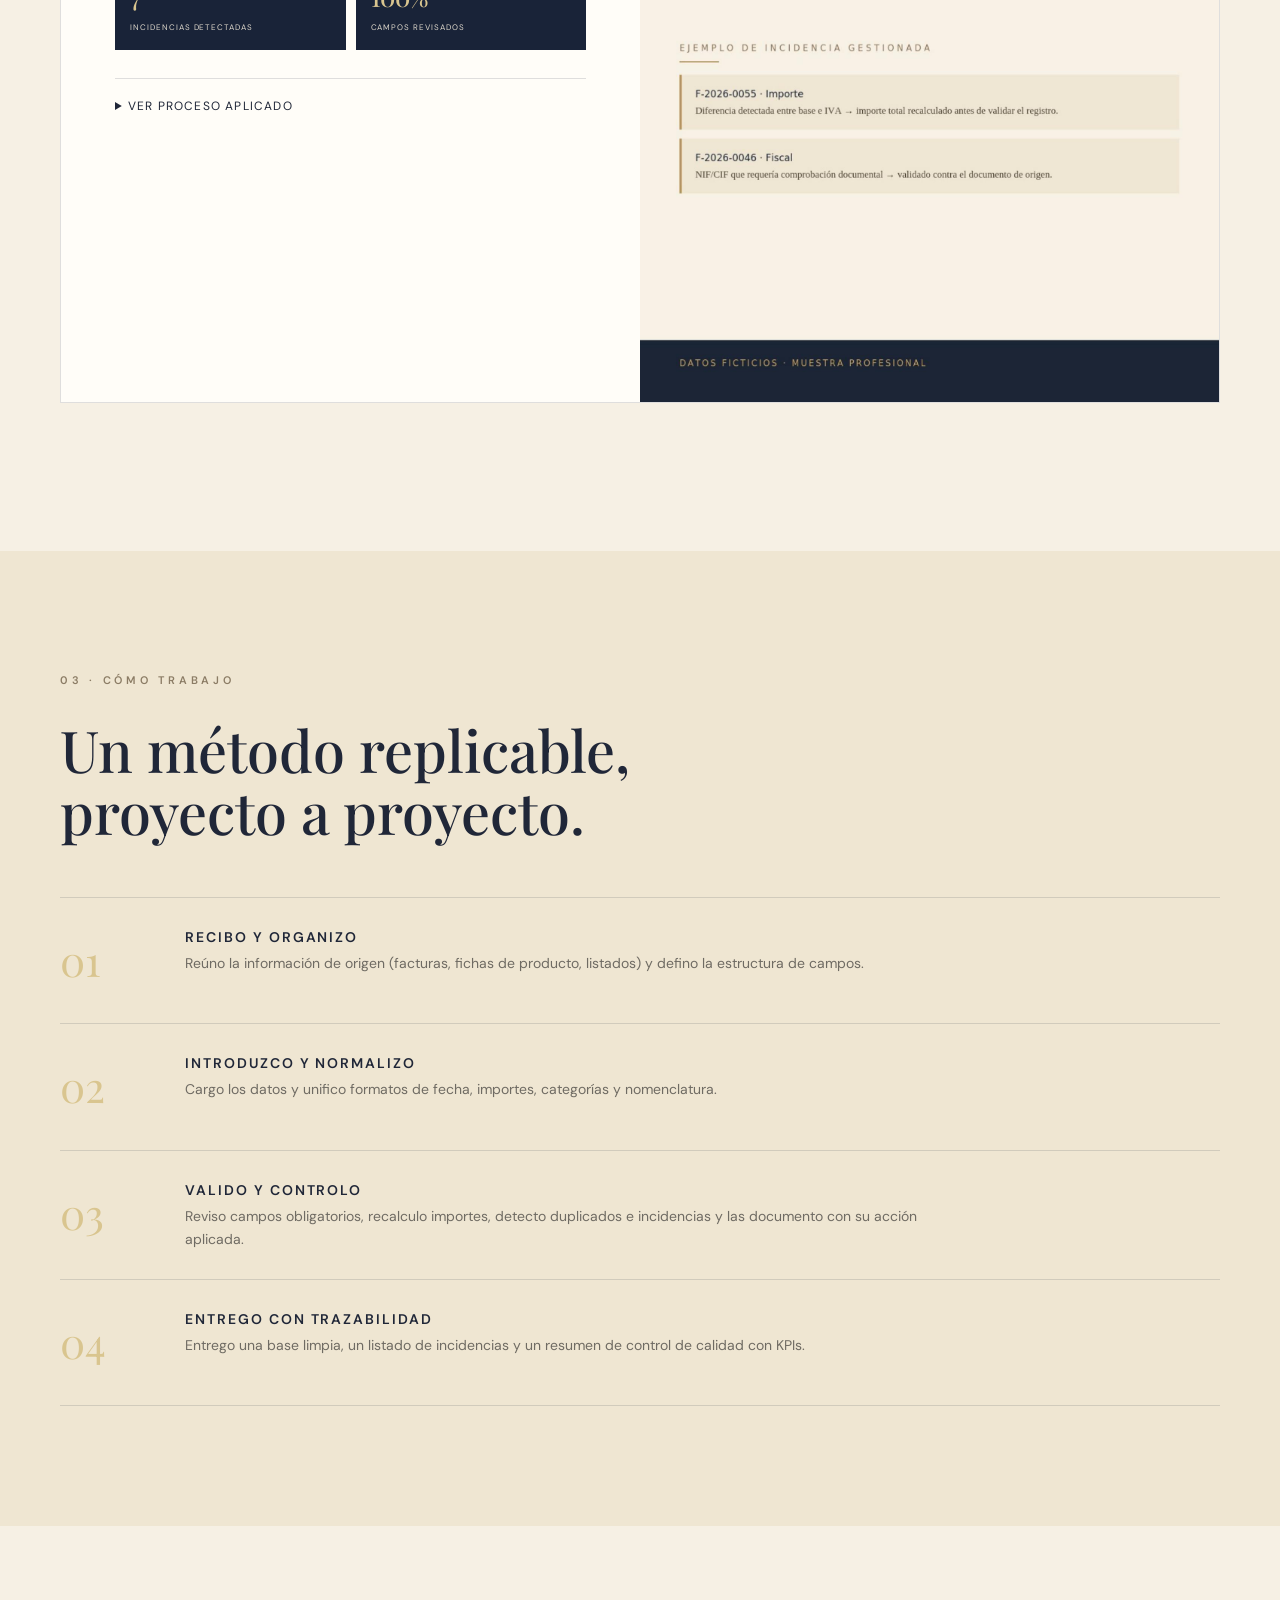
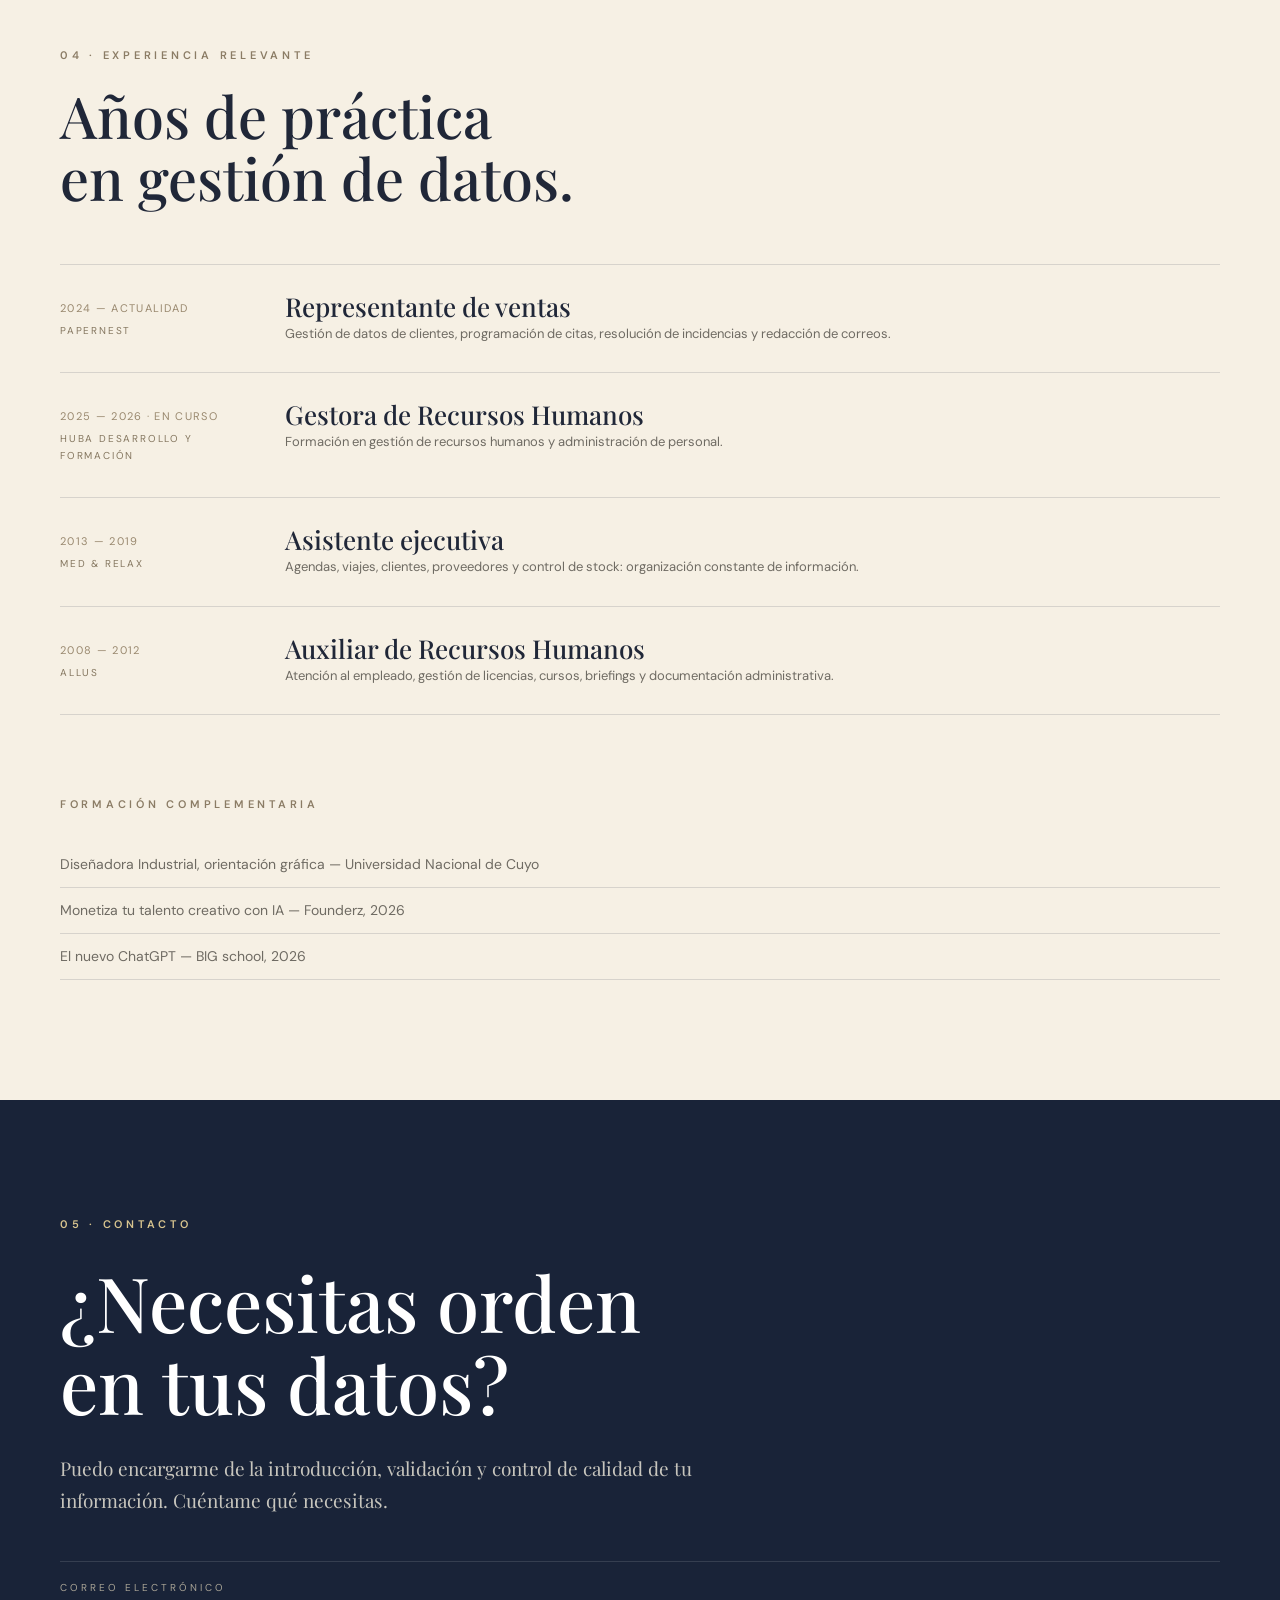
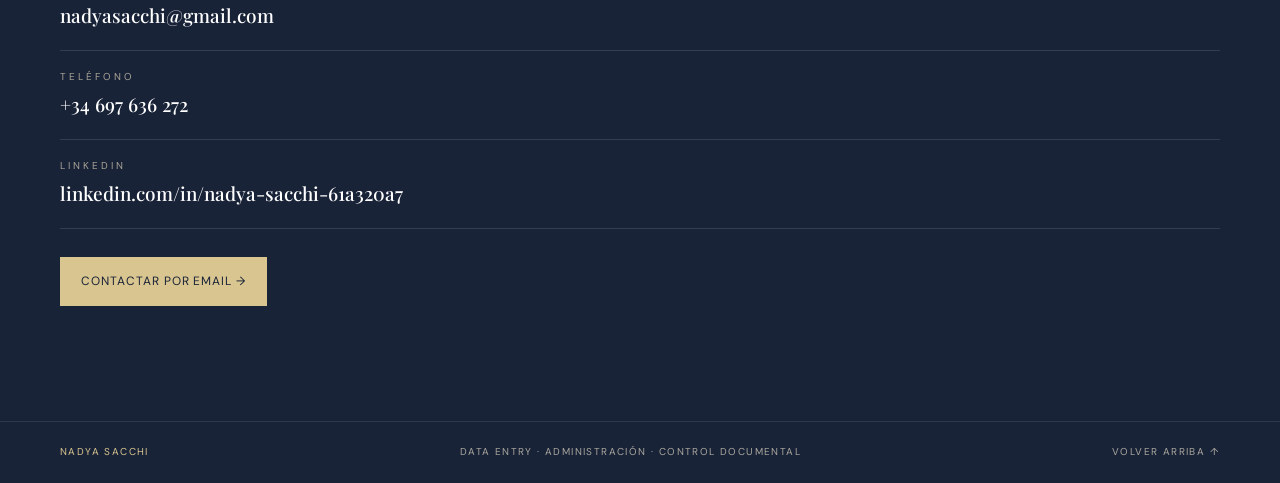
==== commit 631575d7: "Ensure profile image displays in hero Use an explicit Pages asset URL and improve the portrait crop." ====
--- a/index.html
+++ b/index.html
@@ -44,7 +44,7 @@
       </div>
       <div class="hero-photo-wrap">
         <div class="gold-ring"></div>
-        <img class="hero-photo" src="assets/nadya-profile.jpg?v=3" alt="Retrato de Nadya Sacchi">
+        <img class="hero-photo" src="https://nadyasacchi.github.io/portfolio-Data-Entry/assets/nadya-profile.jpg?v=4" alt="Retrato de Nadya Sacchi">
       </div>
     </section>
 
--- a/styles.css
+++ b/styles.css
@@ -41,7 +41,7 @@
 .button-gold{background:var(--gold-light);color:var(--navy);margin-top:28px}
 .hero-note{display:flex;gap:10px;margin-top:55px;font-size:11px;letter-spacing:.16em;text-transform:uppercase;color:#887e70}
 .hero-photo-wrap{position:relative;justify-self:end;width:min(430px,100%);aspect-ratio:1}
-.hero-photo{width:78%;height:78%;object-fit:cover;border-radius:50%;position:absolute;inset:11%;z-index:2;box-shadow:0 24px 60px rgba(25,35,56,.15)}
+.hero-photo{width:78%;height:78%;object-fit:cover;object-position:center 38%;border-radius:50%;position:absolute;inset:11%;z-index:2;background:var(--cream-2);box-shadow:0 24px 60px rgba(25,35,56,.15)}
 .gold-ring{position:absolute;inset:4%;border:1px solid var(--gold);border-radius:50%}
 .section{padding:120px 0}
 .section-light{background:var(--white)}
